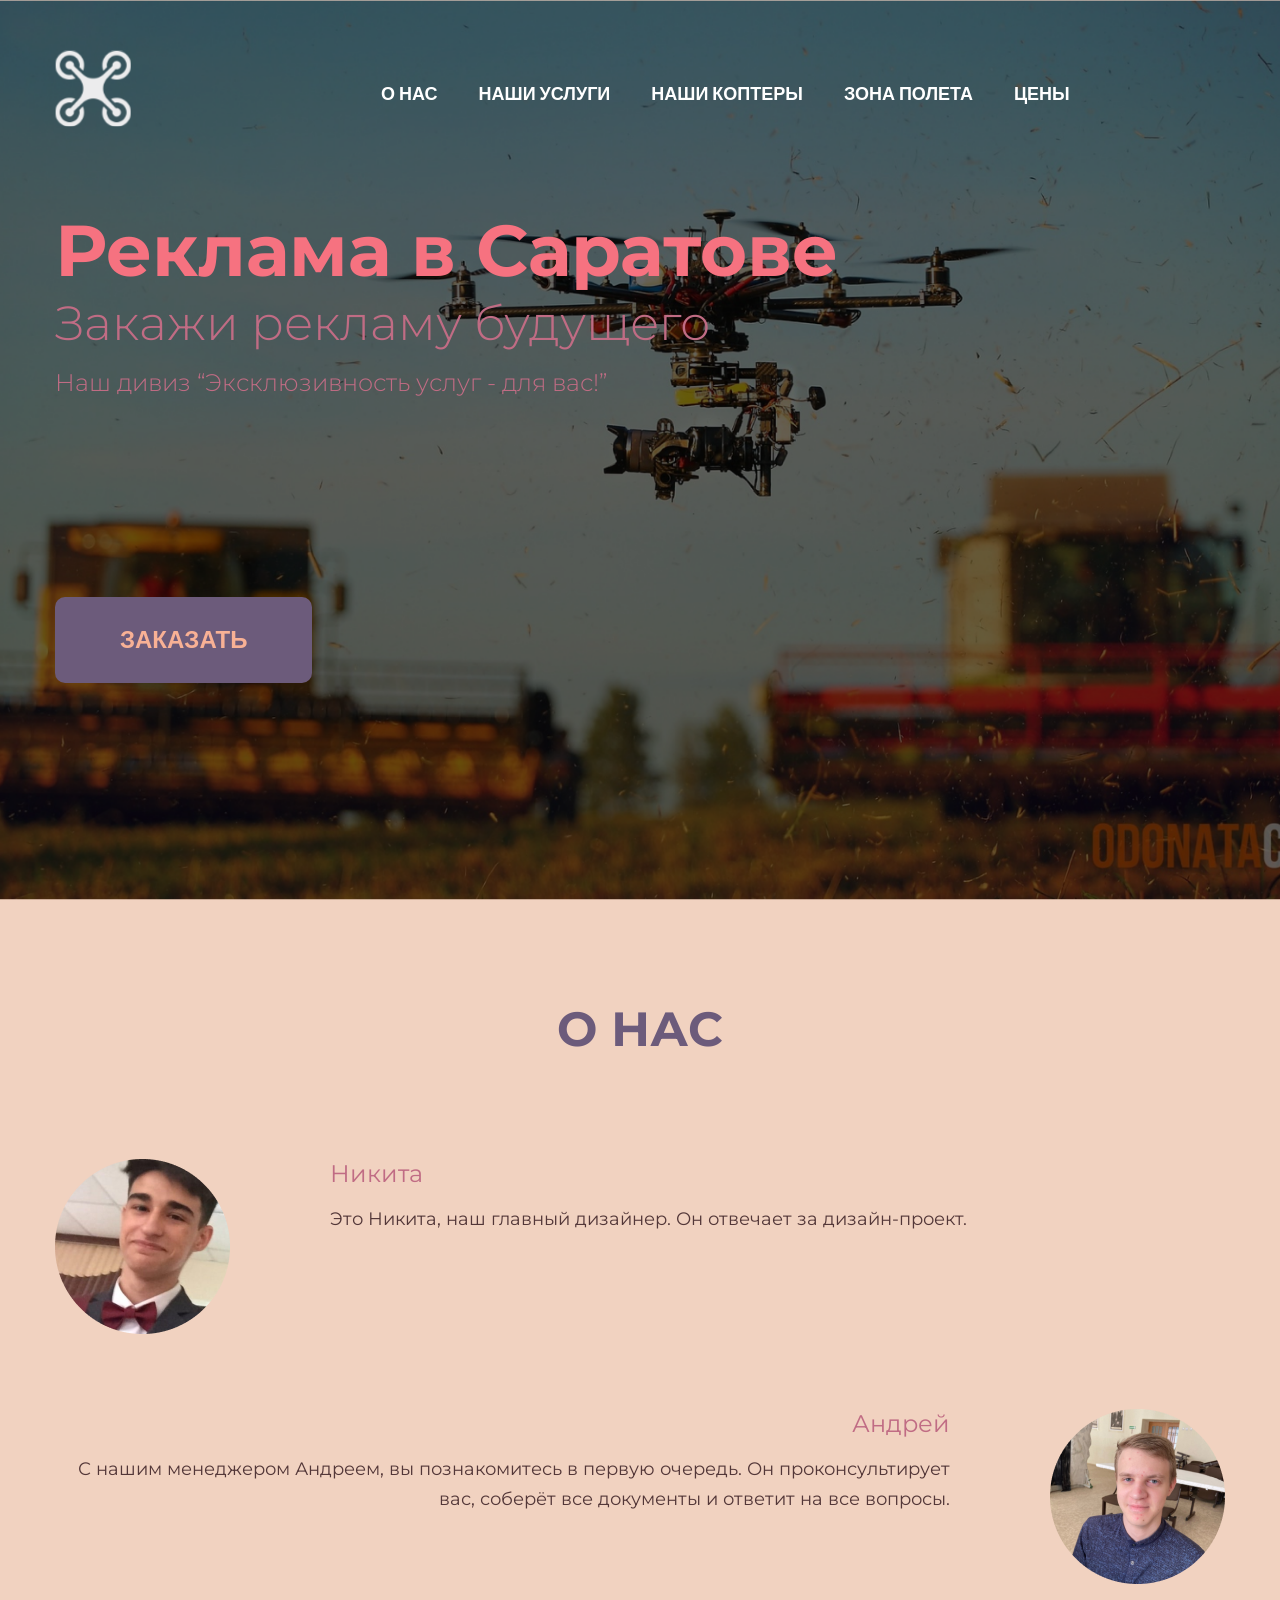
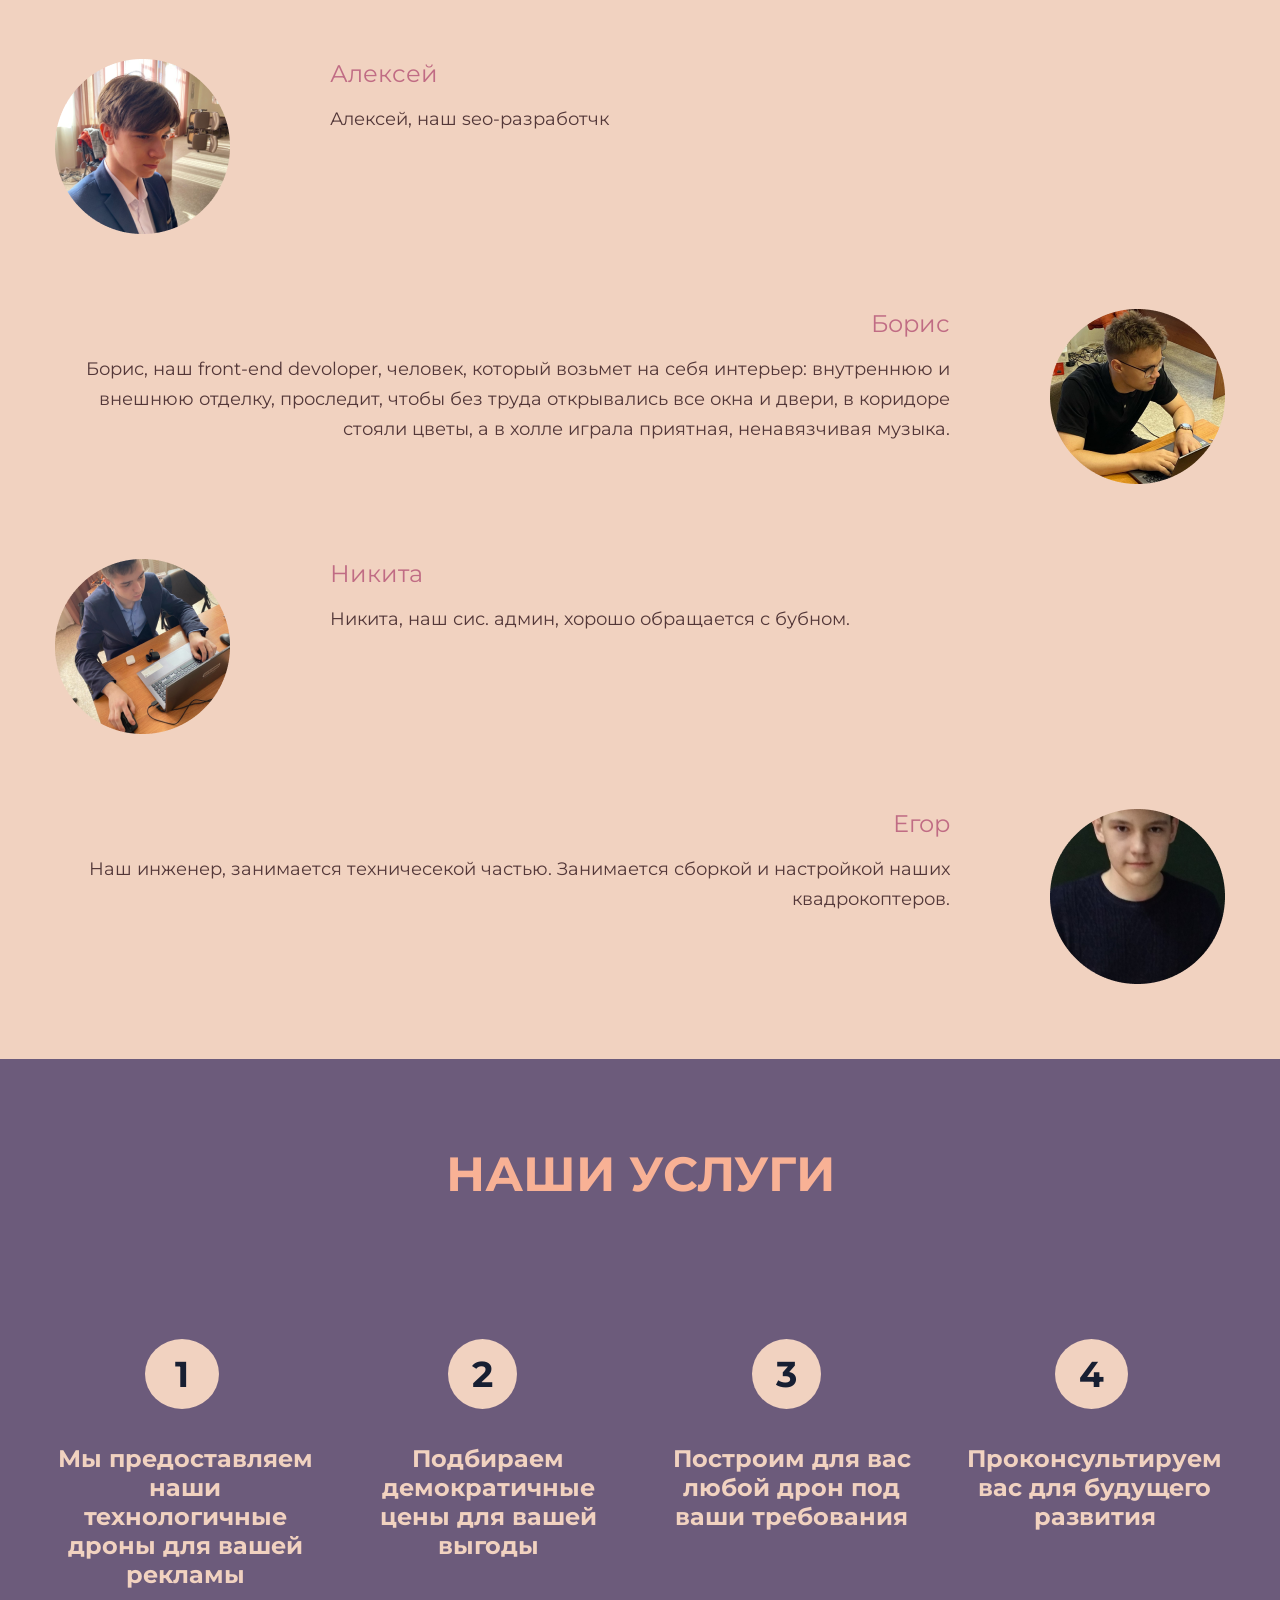
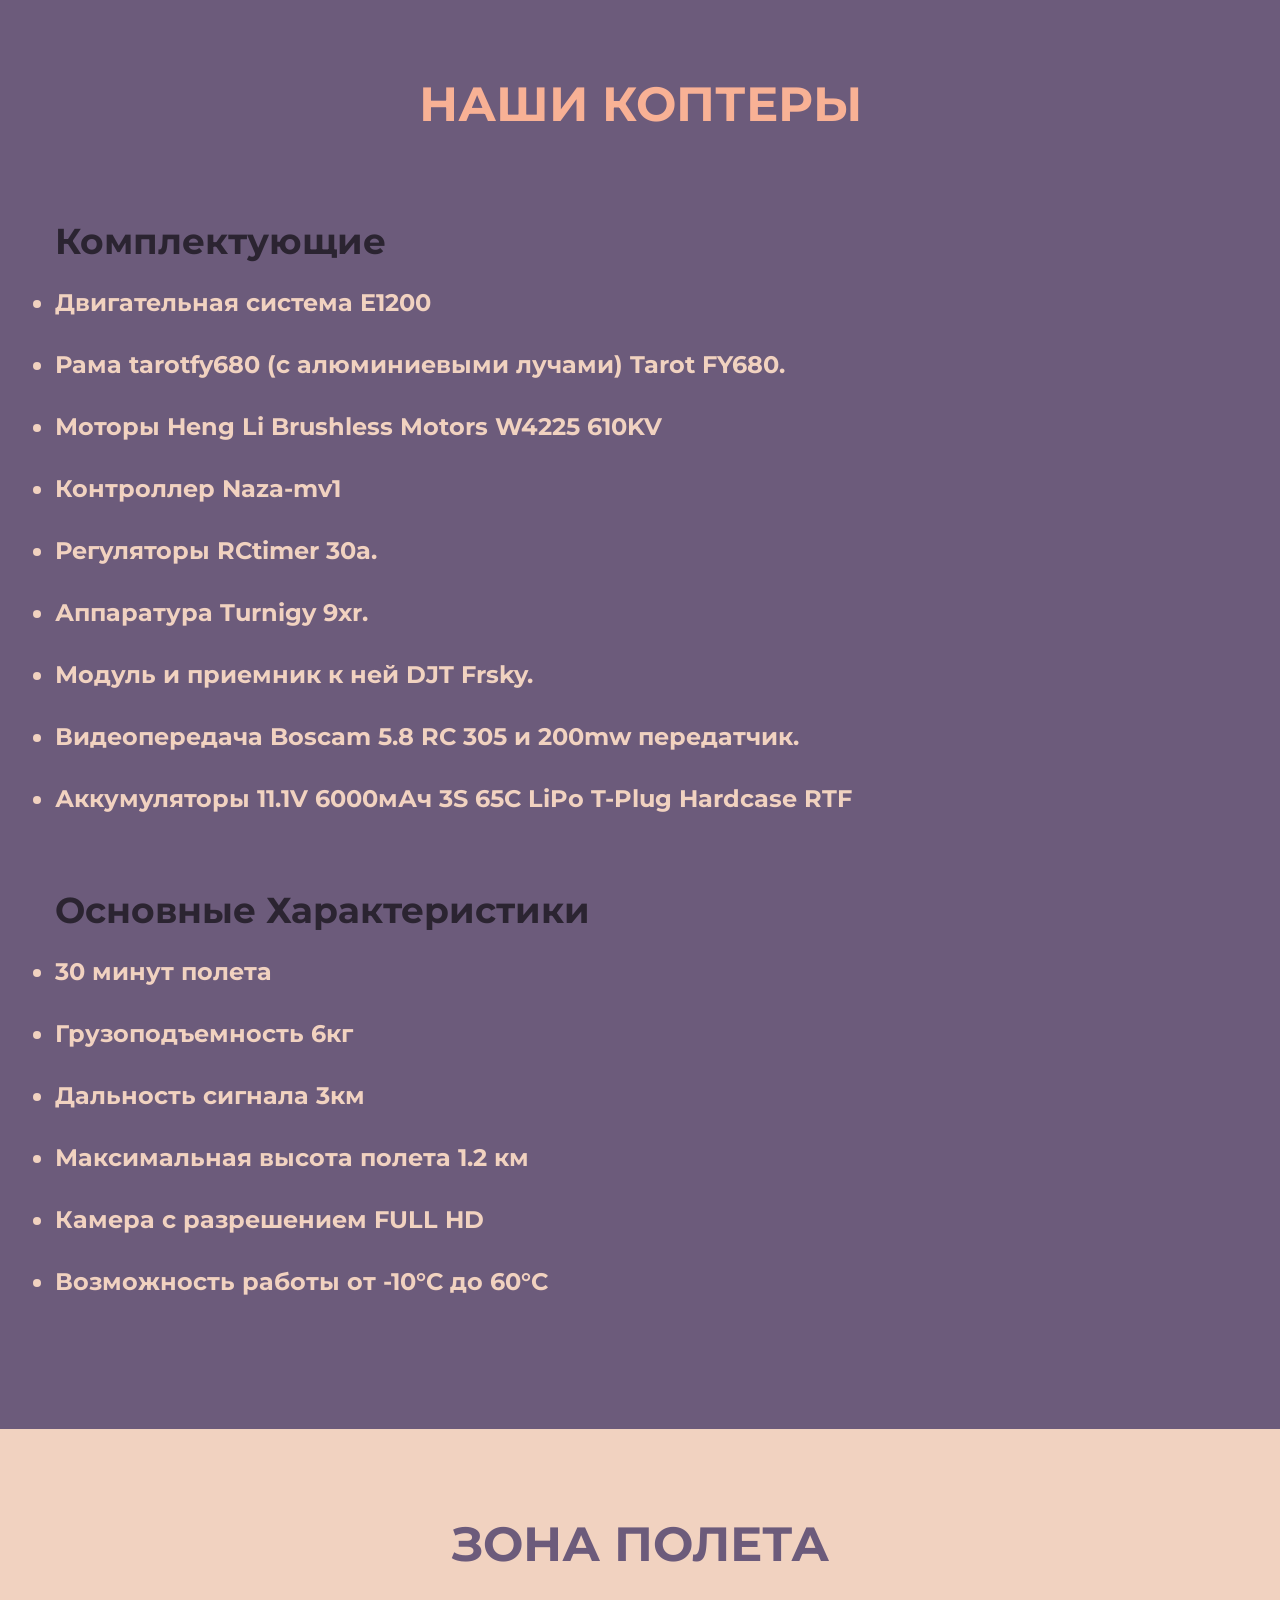
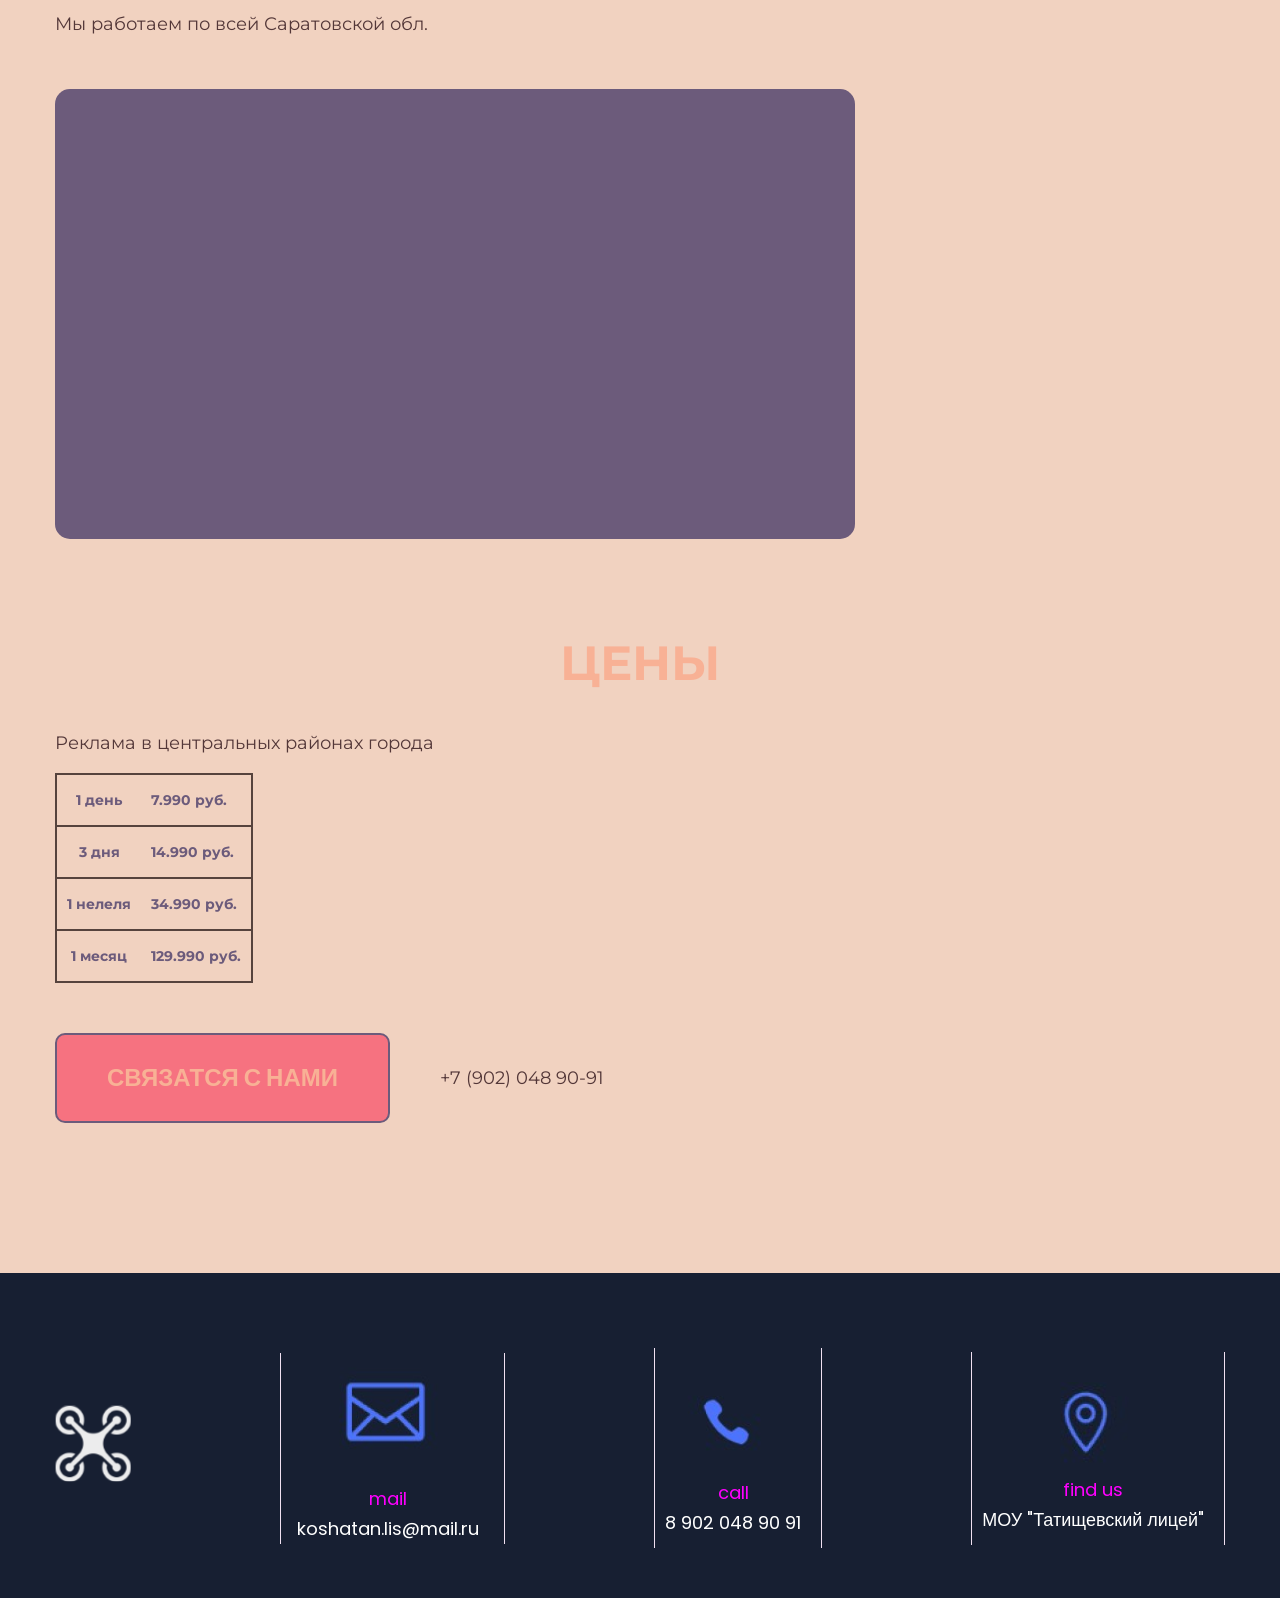
==== index.html @ 88c92848 "Add files via upload" ====
<!DOCTYPE html>
<html lang="en">

<head>
  <meta charset="UTF-8">
  <meta name="viewport" content="width=device-width, initial-scale=1.0">
  <meta http-equiv="X-UA-Compatible" content="ie=edge">
  <title>Document</title>
  <link rel="stylesheet" href="css/reset.css">
  <link rel="stylesheet" href="css/slick.css">
  <link rel="stylesheet" href="css/jquery.fancybox.css">
  <link rel="stylesheet" href="css/style.css">
  <link rel="preconnect" href="https://fonts.gstatic.com">
  <link
    href="https://fonts.googleapis.com/css2?family=Montserrat:wght@300;400;700&family=Poppins:wght@300;400;700&display=swap"
    rel="stylesheet">
    <script type="text/javascript">
      $(document).ready(function(){
         $("#menu").on("click","a", function (event) {
             event.preventDefault();
             var id  = $(this).attr('href'),
                 top = $(id).offset().top;
             $('body,html').animate({scrollTop: top}, 1500);
         });
     });
     </script>
</head>

<body>

  <header class="header " style="background-image: url('images/cop2.png');">
    <div class="container">
      <div class="header__inner">
        <div class="header__nav">
          <nav class="header__nav-list">
            <a href="#" class="header__logo"><img src="images/logo.svg" alt="" class="logo"></a>
            <ul class="nav__list">
              <div class="nav__list-item underLine"><a class="nav__list-link" href="#aboutUS">О НАС</a></div>
              <div class="nav__list-item underLine"><a class="nav__list-link" href="#our1US">НАШИ УСЛУГИ</a></div>
              <div class="nav__list-item underLine"><a class="nav__list-link" href="#our2US">НАШИ КОПТЕРЫ</a></div>
              <div class="nav__list-item underLine"><a class="nav__list-link" href="#zoneUS">ЗОНА ПОЛЕТА</a></div>
              <div class="nav__list-item underLine"><a class="nav__list-link" href="#priceUS">ЦЕНЫ</a></div>
            </ul>
          </nav>
        </div>
        <div class="header__title-list">
          <h1 class="header__title1">
            Реклама в Саратове
          </h1>
          <h2 class="header__title2">
            Закажи рекламу будущего
          </h2>
          <h3 class="header__title3">

            Наш дивиз “Эксклюзивность услуг - для вас!”

          </h3>
        </div>
        <a href="#footerUS"><input type="button" value="ЗАКАЗАТЬ" class="header__btn"></a>
      </div>
    </div>
  </header>

  <section class="about">
    <div class="container">
      <div class="about__inner">

        <div class="about__title" id="aboutUS">
          О НАС
        </div>
        


        <div class="about__list">
          <img src="images/korepanov.png" alt="" class="about__list-img">
          <div class="about__list-text">
            <div class="about__list-title">
              Никита
            </div>
            <div class="about__list-disc">
              Это Никита, наш главный дизайнер. Он отвечает за дизайн-проект.
            </div>
          </div>
        </div>

        <div class="about__list1">
          
          <div class="about__list-text1">
            <div class="about__list-title">
              Андрей
            </div>
            <div class="about__list-disc1">
              С нашим менеджером Андреем, вы познакомитесь в первую очередь. Он проконсультирует вас, соберёт все документы
и ответит на все вопросы.
            </div>
            
            
          </div>
          <img src="images/Ivanov.png" alt="" class="abot__list-img1">
        </div>


        <div class="about__list">
          <img src="images/manasyan.png" alt="" class="about__list-img">
          <div class="about__list-text">
            <div class="about__list-title">
              Алексей
            </div>
            <div class="about__list-disc">
              Алексей, наш seo-разработчк
            </div>
          </div>
        </div>

        <div class="about__list1">
          
          <div class="about__list-text1">
            <div class="about__list-title">
              Борис
            </div>
            <div class="about__list-disc1">
              Борис, наш front-end devoloper, человек, который возьмет на себя интерьер: внутреннюю и внешнюю отделку, проследит, чтобы без труда открывались все окна и двери, в коридоре стояли цветы, а в холле играла приятная, ненавязчивая музыка.
            </div>
            
            
          </div>
          <img src="images/about1.png" alt="" class="abot__list-img1">
        </div>

        <div class="about__list">
          <img src="images/Ilin.png" alt="" class="about__list-img">
          <div class="about__list-text">
            <div class="about__list-title">
              Никита
            </div>
            <div class="about__list-disc">
              Никита, наш сис. админ, хорошо обращается с бубном.
            </div>
          </div>
        </div>

        <div class="about__list1">
          
          <div class="about__list-text1">
            <div class="about__list-title">
              Егор
            </div>
            <div class="about__list-disc1">
              Наш инженер, занимается техничесекой частью. Занимается сборкой и настройкой
 наших квадрокоптеров.
            </div>
            
            
          </div>
          <img src="images/Isakov.png" alt="" class="abot__list-img1">
        </div>
      </div>
    </div>
  </section>

<section class="services" >
  <div class="container">
    <div class="services__inner">
      <div class="services__title" id="our1US">
        НАШИ УСЛУГИ
      </div>

      <div class="services__list">


        <div class="services__list-item">
          <div class="services__list-count">
            <input type="button" value="1" class="services__list-count1 count__services">
          </div>
          <div class="services__list-disc">
            Мы предоставляем наши технологичные дроны для вашей рекламы
          </div>
        </div>

        <div class="services__list-item">
          <div class="services__list-count">
            <input type="button" value="2" class="services__list-count1">
          </div>
          <div class="services__list-disc">
            Подбираем демократичные цены для вашей выгоды
          </div>
        </div>

        <div class="services__list-item">
          <div class="services__list-count">
            <input type="button" value="3" class="services__list-count1">
          </div>
          <div class="services__list-disc">
            Построим для вас любой дрон под ваши требования 
          </div>
        </div>

        <div class="services__list-item">
          <div class="services__list-count">
            <input type="button" value="4" class="services__list-count1">
          </div>
          <div class="services__list-disc">
            Проконсультируем вас для будущего развития
          </div>
        </div>


      </div>


    </div>
  </div>
</section>


<section class="our" >
  <div class="container">
    <div class="our__inner">
      <div class="our__title" id="our2US">
        НАШИ КОПТЕРЫ
      </div>
      <div class="our__list">
        <div class="our__list-title">
          Комплектующие 
        </div>
        <ul class="our__list-list">
          <li class="our__list-item">Двигательная система E1200
          </li>
          <li class="our__list-item">Рама tarotfy680 (с алюминиевыми лучами) Tarot FY680.
          </li>
          <li class="our__list-item">Моторы Heng Li Brushless Motors W4225 610KV
          </li>
          <li class="our__list-item">Контроллер Naza-mv1
          </li>
          <li class="our__list-item">Регуляторы RCtimer 30a.
          </li>
          <li class="our__list-item">Аппаратура Turnigy 9xr.
          </li>
          <li class="our__list-item">Модуль и приемник к ней DJT Frsky.
          </li>
          <li class="our__list-item">Видеопередача Boscam 5.8 RC 305 и 200mw передатчик.
          </li>
          <li class="our__list-item">Аккумуляторы 11.1V 6000мАч 3S 65C LiPo T-Plug Hardcase RTF</li>
        </ul>
      </div>


      <div class="our__list-title our__LIST">
        Основные Характеристики
      </div>
      <ul class="our__list-list">
        <li class="our__list-item">30 минут полета 
        </li>
        <li class="our__list-item">Грузоподъемность 6кг
        </li>
        <li class="our__list-item">Дальность сигнала 3км
        </li>
        <li class="our__list-item">Максимальная высота полета 1.2 км
        </li>
        <li class="our__list-item">Камера с разрешением FULL HD
        </li>
        <li class="our__list-item">Возможность работы от -10°C до 60°C
        
      </ul>
    </div>
    </div>
  </div>
</section>


<section class="map" >
  <div class="container">
    <div class="map__title" id="zoneUS">
      ЗОНА ПОЛЕТА
    </div>

    <div class="map__text">
      Мы работаем по всей Саратовской обл.
    </div>
    <iframe class="map__map" src="https://www.google.com/maps/embed?pb=!1m18!1m12!1m3!1d2555042.906778122!2d44.42584603002936!3d51.28979635990067!2m3!1f0!2f0!3f0!3m2!1i1024!2i768!4f13.1!3m3!1m2!1s0x41135695a8c08ba5%3A0xebaafe4a4c5aa72d!2z0KHQsNGA0LDRgtC-0LLRgdC60LDRjyDQvtCx0Lsu!5e0!3m2!1sru!2sru!4v1619513888672!5m2!1sru!2sru" width="600" height="450" style="border:0;" allowfullscreen="" loading="lazy"></iframe>
  </div>
</section>


<section class="price" >
  <div class="container">
    <div class="price__inner">
      <div class="price__title" id="priceUS">
        ЦЕНЫ
      </div>

      <div class="price__disc">
        Реклама в центральных районах города 
      </div>

      <table>
        <tr>
          <td colspan="2">1 день </td>
          <td>7.990 руб.</td>
        </tr>
        <tr>
          
          <td colspan="2"> 3 дня </td>
          <td>14.990 руб.</td>
          
        </tr>
        <tr>
          
          <td colspan="2">1 нелеля</td>
          <td>34.990 руб.</td>
        
        </tr>
        <tr>
          
          <td colspan="2">1 месяц</td>
          <td>129.990 руб.</td>
        
        </tr>
        </table>

        <div class="price__btn">
          <input type="button" value="СВЯЗАТСЯ С НАМИ" class="price__btn-count">
          <div class="price__num">+7 (902) 048 90-91</div>
        </div>
    </div>
  </div>
</section>

<footer class="footer"id='footerUS'>
  <div class="container">
    <div class="footer__inner">
      <div class="footer__item">
        <img src="images/logo.svg" alt="" class="footer__logo">

      </div>

      <div class="footer__item1">
        <img src="images/footer-1.png" alt="" class="footer__logo">
        <div class="footer__item-disc">
          <span class="footer__span">mail</span><br>
          koshatan.lis@mail.ru
        </div>
      </div>

      <div class="footer__item2">
        <img src="images/footer-2.png" alt="" class="footer__logo">
        <div class="footer__item-disc">
          <span class="footer__span">call</span><br>
          8 902 048 90 91
        </div>
      </div>

      <div class="footer__item3">
        <img src="images/footer-3.png" alt="" class="footer__logo">
        <div class="footer__item-disc">
          <span class="footer__span">find us</span><br>
          МОУ "Татищевский лицей"
        </div>
      </div>

    </div>
  </div>
</footer>

  <script src="https://ajax.googleapis.com/ajax/libs/jquery/3.4.1/jquery.min.js"></script>
  <script src="js/slick.min.js"></script>
  <script src="js/jquery.fancybox.min.js"></script>
  <script src="js/main.js"></script>
</body>

</html>
---- css/style.css ----
html{
    box-sizing: border-box;
}

*,
*::after,
*::before{
    box-sizing: inherit;
}

body{
    font-family: 'Poppins', sans-serif;
    font-family: Montserrat;
    
    font-style: normal;
    font-weight: normal;
    font-size: 18px;
    line-height: 30px;
    /* or 167% */
    
    
    color: #533738;
    background-color: #F1D2C0;
}

a{
    text-decoration: none;
}


.underLine{
    color: #fff;
    text-decoration: none;
    background-image: linear-gradient(currentColor, currentColor);
    background-position: 0% 100%;
    background-repeat: no-repeat;
    background-size: 0% 2px;
    transition: background-size .4s;
}

.underLine:hover{
    background-size: 100% 2px;
    padding-bottom: 5px;
    border-bottom: 1px solid currentColor;
    transition: .4s;
}

.container{
    max-width: 1200px;
    margin: 0 auto;
    padding: 0 15px;
}

.header{
    height: 100vh;
    background-repeat: no-repeat;
    background-position: center center;
    background-size: cover;
}

.header__inner{
    position: absolute;
    z-index: 5;
    height: 100vh;
}

.header__nav{
    padding-top: 50px;
}


.header__nav-list{
    display: flex;
    justify-content:space-between;
    align-items: center;
}

.header__logo{
    margin-right: 250px;
}

.nav__list{
    display: flex;
}

.nav__list-item{
    font-family: 'Poppins', sans-serif;
    margin-right: 41px;
    font-style: normal;
    font-weight: 700;
    font-size: 18px;
    line-height: 27px;
    /* identical to box height */
    
    color: #FFFFFF;
    
}

.nav__list-link{
    color: #fff;
}

.header__logo{
    border-bottom: none;
    text-decoration: none;
    background-color: none;
    background-image: none;
}

.header__title-list{
    margin-top: 70px;
}

.header__title1{
    font-family: Montserrat;
    font-style: normal;
    font-weight: bold;
    font-size: 72px;
    line-height: 88px;
    
    color: #F67280;
}

.header__title2{
    font-family: Montserrat;
    font-style: normal;
    font-weight: 300;
    font-size: 48px;
    line-height: 59px;
    /* identical to box height */
    
    
    color: #C06C84;   
}

.header__title3{
    font-family: Montserrat;
    font-style: normal;
    font-weight: 300;
    font-size: 24px;
    line-height: 29px;
    
    color: #C06C84;
    margin-top: 15px;
}

.header__btn{
    margin-top: 200px;
    padding: 25px 65px;
    outline: none;
    border: none;
    border-radius: 10px;
    background-color: #6C5B7B;
    font-family: 'Poppins', sans-serif;
    font-weight: 700;
    font-size: 24px;
    line-height: 36px;
    /* identical to box height */
    cursor: pointer;
    
    color: #F8B195;
}

.header__btn:hover{
    background-color: #fff;
    border: 1px solid currentColor;
    color: #6C5B7B;
    transition: .4s;
}


.header__slick-item{
        bottom: auto;
        width: 100vw;
        height: 100vh;
        background-repeat: no-repeat;
        background-size: auto;
        background-position: top;
}



.slick-dots{
    position: absolute;
    list-style: none;
    margin-left: 45%;
    display: flex;
    margin-top: -241px;
    z-index: 5;
}

.slick-dots button{
    font-size: 0;
    width: 150px;
    height: 5px;
    background-color: #C06C84;
    border: none;
    padding: 0;
    outline: none;
    margin-right: 40px;
}

.slick-active button{
    background-color: #6C5B7B;
    width: 150px;
    height: 5px;
    transition: 0.4s;
}

.header__slider{
    position: relative;
    min-width: 1200px;
}

.about__title{
    margin-top: 100px;
    text-align: center;
    margin-bottom: 100px;
    font-family: Montserrat;
font-style: normal;
font-weight: bold;
font-size: 48px;
line-height: 59px;
/* identical to box height */


color: #6C5B7B;
}

.about__list{
    display: flex;
    margin-bottom: 75px;
}

.about__list-img{
    margin-right: 100px;
}

.about__list-title{
    font-family: Montserrat;
    font-style: normal;
    font-weight: normal;
    font-size: 24px;
    line-height: 30px;
    /* identical to box height, or 125% */
    
    
    color: #C06C84;

    margin-bottom: 15px;
}

.about__list1{
    display: flex;
    margin-bottom: 75px;
}

.about__list-text1{
    text-align: right;
    margin-right: 100px;
}

.services{
    padding: 100px 0;
    background-color: #6C5B7B;
}

.services__title{
    text-align: center;
    font-family: Montserrat;
    font-style: normal;
    font-weight: bold;
    font-size: 48px;
    line-height: 30px;
    
    
    color: #F8B195;
}

.services__list{
    margin-top: 150px;
    display: flex;
    justify-content: space-between;
}


.services__list-item{
    max-width: 260px;
    color: #171F32;
}

.services__list-count1{
    border-radius: 50%;
    padding: 13px 24px;
    border: none;
    outline: none;
    background-color: #F1D2C0;
    font-family: Montserrat;
    font-style: normal;
    font-weight: bold;
    font-size: 36px;
    line-height: 44px;
    /* identical to box height */
    
    
    color: #171F32;
    text-align: center;
    margin-left: 90px;
    margin-bottom: 35px;
}

.services__list-disc{
    font-family: Montserrat;
font-style: normal;
font-weight: bold;
font-size: 24px;
line-height: 29px;
text-align: center;

color: #F1D2C0;
}

.count__services{
    padding: 13px 30px;
}

.our{
    background-color: #6C5B7B;
    padding-bottom: 100px;
}

.our__title{
    font-family: Montserrat;
    font-style: normal;
    font-weight: bold;
    font-size: 48px;
    line-height: 30px;
    /* identical to box height, or 62% */
    
    text-align: center;
    
    color: #F8B195;
    padding-bottom: 100px;
}

.our__list-title{
    font-family: Montserrat;
    font-style: normal;
    font-weight: bold;
    font-size: 36px;
    line-height: 44px;
    /* identical to box height */
    
    
    color: rgba(0, 0, 0, 0.6);
}

.our__list-list{
    margin-top: 25px;
}

.our__list-item{
    font-family: Montserrat;
    font-style: normal;
    font-weight: bold;
    font-size: 24px;
    line-height: 29px;
    
    color: #F1D2C0;
    margin-bottom: 33px;
}

.our__LIST{
    margin-top: 75px;
}

.map{
    margin: 100px 0;
}

.map__title{
    text-align: center;
    font-family: Montserrat;
    font-style: normal;
    font-weight: bold;
    font-size: 48px;
    line-height: 30px;
    /* identical to box height, or 62% */
    
    
    
    color: #6C5B7B;
}

.map__text{
    margin: 50px 0;
}

.map__map{
    background-color: #6C5B7B;
    padding: 15px 15px;
    width: 800px;
    margin: 0 auto;
    text-align: center;
    border-radius: 15px;
}

table {
    border-spacing: 0 10px;
    font-family: 'Open Sans', sans-serif;
    font-weight: bold;
    
    border-radius: 15px;
    font-family: Montserrat;
    font-style: normal;
    font-weight: bold;
    font-size: 36px;
    line-height: 30px;
    /* identical to box height, or 83% */
    
    text-align: right;
    
    color: #6C5B7B;
    }
    th {
    padding: 10px 20px;
    background: #56433D;
    color: #F9C941;
    border-right: 2px solid; 
    font-size: 0.9em;
    border-radius: 15px;
    }
    th:first-child {
    text-align: left;
    }
    th:last-child {
    border-right: none;
    }
    td {
    vertical-align: middle;
    padding: 10px;
    font-size: 14px;
    text-align: center;
    border-top: 2px solid #56433D;
    border-bottom: 2px solid #56433D;
    border-right: 2px solid #56433D;
    border-radius: 15px;
    }
    td:first-child {
    border-left: 2px solid #56433D;
    border-right: none;
    }
    td:nth-child(2){
    text-align: left;
    }

.price__title{
    text-align: center;
    font-family: Montserrat;
    font-style: normal;
    font-weight: bold;
    font-size: 48px;
    line-height: 30px;
    /* identical to box height, or 62% */
    
    
    
    color: #F8B195;
    margin-bottom: 50px;
}

.price__disc{
margin-bottom: 15px;
}

.price{
    margin-bottom: 100px;
}

.footer{
    background-color: #171F32;
    padding-top: 50px;
    padding-bottom: 50px;
}

.footer__inner{
    margin-top: 25px;
    display: flex;
    justify-content: space-between;
    align-items: center;
}

.footer__item-disc{
    font-family: 'Poppins', sans-serif;
}

.footer__item1{
    border-right: 1px solid #fefe;
    border-left: 1px solid #fefe;
    padding-left: 10px;
    padding-right: 20px;
    text-align: center;
    font-family: 'Poppins', sans-serif;
}

.footer__item2{
    border-right: 1px solid #fefe;
    border-left:  1px solid #fefe;
    padding-left: 10px;
    padding-right: 20px;
    padding-top:30px;
    padding-bottom:10px;
    text-align: center;
    font-family: 'Poppins', sans-serif;
}

.footer__item3{
    text-align: center;
    border-right: 1px solid #fefe;
    border-left:  1px solid #fefe;
    padding-left: 10px;
    padding-right: 20px;
    padding-top:30px;
    padding-bottom:10px;
    font-family: 'Poppins', sans-serif;
}

.footer__span{
    color: fuchsia;
}

.footer__item-disc{
    color: #FFFFFF;
}

.price__btn-count{
    margin: 50px 0;
    outline: none;
    border-radius: 10px;
    background-color: #F67280;
    color: #F9C941;
    padding: 25px 50px;
    font-family: 'Poppins', sans-serif;
    font-style: normal;
    font-weight: bold;
    font-size: 24px;
    line-height: 36px;
    /* identical to box height */
    
    
    color: #F8B195;   
    border: 2px solid #6C5B7B;
    cursor: pointer;
}

.price__btn{
    display: flex;
    align-items: center;
}

.price__num{
    margin-left: 50px;

}

.price__btn-count:hover{
    background-color: #171F32;
    color: #F67280;
    transition: .4s;
}
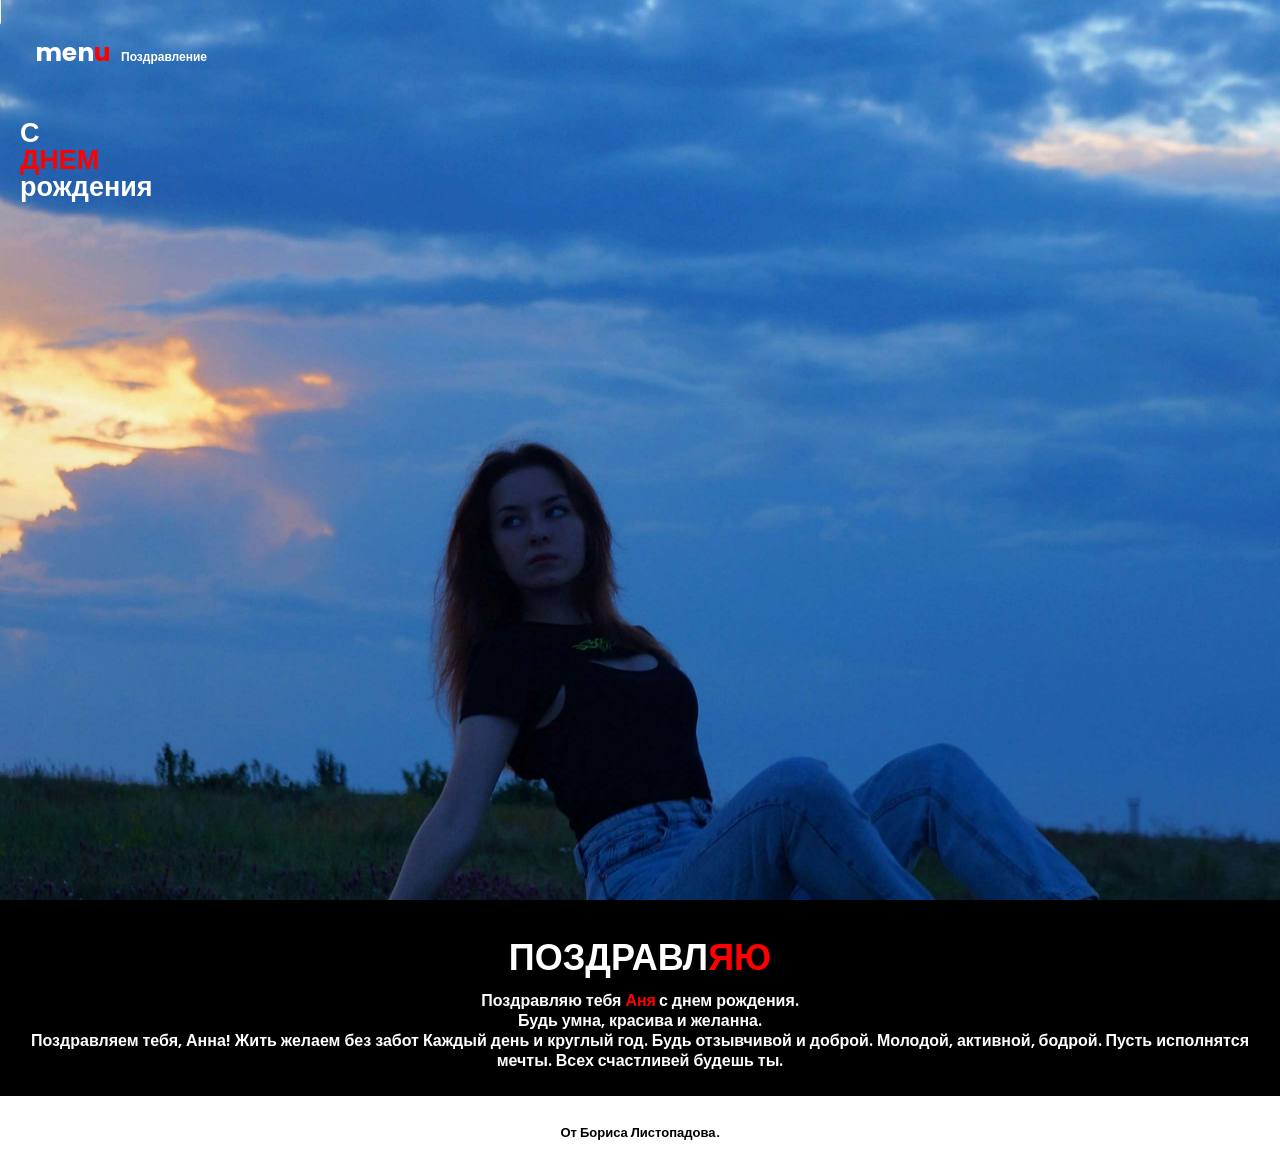
==== commit 68c5e71b: "Add files via upload" ====
--- a/index.html
+++ b/index.html
@@ -1,366 +1,92 @@
 <!DOCTYPE html>
-<html lang="en">
+<html lang="ru">
 
 <head>
   <meta charset="UTF-8">
   <meta name="viewport" content="width=device-width, initial-scale=1.0">
   <meta http-equiv="X-UA-Compatible" content="ie=edge">
-  <title>Document</title>
+  <title>С Днем рождения</title>
   <link rel="stylesheet" href="css/reset.css">
   <link rel="stylesheet" href="css/slick.css">
   <link rel="stylesheet" href="css/jquery.fancybox.css">
   <link rel="stylesheet" href="css/style.css">
-  <link rel="preconnect" href="https://fonts.gstatic.com">
+  <link rel="preconnect" href="https://fonts.googleapis.com">
+  <link rel="preconnect" href="https://fonts.gstatic.com" crossorigin>
   <link
-    href="https://fonts.googleapis.com/css2?family=Montserrat:wght@300;400;700&family=Poppins:wght@300;400;700&display=swap"
+    href="https://fonts.googleapis.com/css2?family=Inter:wght@400;500&family=Mulish&family=Playfair+Display:wght@700&family=Poppins:ital,wght@0,400;0,500;0,600;0,700;1,400;1,500;1,600;1,700&display=swap"
     rel="stylesheet">
-    <script type="text/javascript">
-      $(document).ready(function(){
-         $("#menu").on("click","a", function (event) {
-             event.preventDefault();
-             var id  = $(this).attr('href'),
-                 top = $(id).offset().top;
-             $('body,html').animate({scrollTop: top}, 1500);
-         });
-     });
-     </script>
 </head>
 
 <body>
 
-  <header class="header " style="background-image: url('images/cop2.png');">
+  <header class="header">
+    <audio src="BRANYA_-_Nalivajj_bokaly_72971325.mp3" class="audio" controls></audio>
     <div class="container">
-      <div class="header__inner">
-        <div class="header__nav">
-          <nav class="header__nav-list">
-            <a href="#" class="header__logo"><img src="images/logo.svg" alt="" class="logo"></a>
-            <ul class="nav__list">
-              <div class="nav__list-item underLine"><a class="nav__list-link" href="#aboutUS">О НАС</a></div>
-              <div class="nav__list-item underLine"><a class="nav__list-link" href="#our1US">НАШИ УСЛУГИ</a></div>
-              <div class="nav__list-item underLine"><a class="nav__list-link" href="#our2US">НАШИ КОПТЕРЫ</a></div>
-              <div class="nav__list-item underLine"><a class="nav__list-link" href="#zoneUS">ЗОНА ПОЛЕТА</a></div>
-              <div class="nav__list-item underLine"><a class="nav__list-link" href="#priceUS">ЦЕНЫ</a></div>
-            </ul>
-          </nav>
+      <div class="header__nav">
+        <ul class="header__list">
+          <li class="hedaer__list-item logo"><a href="#">men<span class="red">u</span></a></li>
+          <li class="hedaer__list-item"><a href="#">Поздравление</a></li>
+          <li class="hedaer__list-item"><a href="#"></a></li>
+          <li class="hedaer__list-item"><a href="#"></a></li><br>
+
+
+
+        </ul>
+        <div class="header__title"><br><br> С <br> <span class="red">ДНЕМ <br></span> рождения <br> <br> <br> <br> <br>
+          <span class="red"> <br> <br> <br> <br> <br> </span>
         </div>
-        <div class="header__title-list">
-          <h1 class="header__title1">
-            Реклама в Саратове
-          </h1>
-          <h2 class="header__title2">
-            Закажи рекламу будущего
-          </h2>
-          <h3 class="header__title3">
-
-            Наш дивиз “Эксклюзивность услуг - для вас!”
-
-          </h3>
-        </div>
-        <a href="#footerUS"><input type="button" value="ЗАКАЗАТЬ" class="header__btn"></a>
       </div>
     </div>
   </header>
+  <section class="slider">
+    <div class="slider__item" style="background-image: url(images/header1.jpg);"></div>
+    <div class="slider__item" style="background-image: url(images/header-2);"></div>
 
-  <section class="about">
+  </section>
+  <section class="cong">
     <div class="container">
-      <div class="about__inner">
+      <div class="cong__inner">
+        <div class="cong__title"></div>
+      </div>
+    </div>
+  </section>
+  <section class="cong">
+    <div class="container">
+      <div class="cong__inner">
+        <div class="cong__title">
+          ПОЗДРАВЛ<span class="red">ЯЮ</span>
+        </div>
+        <div class="cong__text">
+          Поздравляю тебя <span class="red">Аня </span> с днем рождения. <br>
+          Будь умна, красива и желанна. <br>
+          Поздравляем тебя, Анна!
+          Жить желаем без забот
+          Каждый день и круглый год.
 
-        <div class="about__title" id="aboutUS">
-          О НАС
-        </div>
-        
+          Будь отзывчивой и доброй.
+          Молодой, активной, бодрой.
+          Пусть исполнятся мечты.
+          Всех счастливей будешь ты.
+          
 
 
-        <div class="about__list">
-          <img src="images/korepanov.png" alt="" class="about__list-img">
-          <div class="about__list-text">
-            <div class="about__list-title">
-              Никита
-            </div>
-            <div class="about__list-disc">
-              Это Никита, наш главный дизайнер. Он отвечает за дизайн-проект.
-            </div>
-          </div>
-        </div>
 
-        <div class="about__list1">
-          
-          <div class="about__list-text1">
-            <div class="about__list-title">
-              Андрей
-            </div>
-            <div class="about__list-disc1">
-              С нашим менеджером Андреем, вы познакомитесь в первую очередь. Он проконсультирует вас, соберёт все документы
-и ответит на все вопросы.
-            </div>
-            
-            
-          </div>
-          <img src="images/Ivanov.png" alt="" class="abot__list-img1">
-        </div>
-
-
-        <div class="about__list">
-          <img src="images/manasyan.png" alt="" class="about__list-img">
-          <div class="about__list-text">
-            <div class="about__list-title">
-              Алексей
-            </div>
-            <div class="about__list-disc">
-              Алексей, наш seo-разработчк
-            </div>
-          </div>
-        </div>
-
-        <div class="about__list1">
-          
-          <div class="about__list-text1">
-            <div class="about__list-title">
-              Борис
-            </div>
-            <div class="about__list-disc1">
-              Борис, наш front-end devoloper, человек, который возьмет на себя интерьер: внутреннюю и внешнюю отделку, проследит, чтобы без труда открывались все окна и двери, в коридоре стояли цветы, а в холле играла приятная, ненавязчивая музыка.
-            </div>
-            
-            
-          </div>
-          <img src="images/about1.png" alt="" class="abot__list-img1">
-        </div>
-
-        <div class="about__list">
-          <img src="images/Ilin.png" alt="" class="about__list-img">
-          <div class="about__list-text">
-            <div class="about__list-title">
-              Никита
-            </div>
-            <div class="about__list-disc">
-              Никита, наш сис. админ, хорошо обращается с бубном.
-            </div>
-          </div>
-        </div>
-
-        <div class="about__list1">
-          
-          <div class="about__list-text1">
-            <div class="about__list-title">
-              Егор
-            </div>
-            <div class="about__list-disc1">
-              Наш инженер, занимается техничесекой частью. Занимается сборкой и настройкой
- наших квадрокоптеров.
-            </div>
-            
-            
-          </div>
-          <img src="images/Isakov.png" alt="" class="abot__list-img1">
         </div>
       </div>
     </div>
   </section>
 
-<section class="services" >
-  <div class="container">
-    <div class="services__inner">
-      <div class="services__title" id="our1US">
-        НАШИ УСЛУГИ
-      </div>
 
-      <div class="services__list">
-
-
-        <div class="services__list-item">
-          <div class="services__list-count">
-            <input type="button" value="1" class="services__list-count1 count__services">
-          </div>
-          <div class="services__list-disc">
-            Мы предоставляем наши технологичные дроны для вашей рекламы
-          </div>
+  <footer class="footer">
+    <div class="container">
+      <div class="footer__inner">
+        <div class="footer__text">
+          От Бориса Листопадова.
         </div>
 
-        <div class="services__list-item">
-          <div class="services__list-count">
-            <input type="button" value="2" class="services__list-count1">
-          </div>
-          <div class="services__list-disc">
-            Подбираем демократичные цены для вашей выгоды
-          </div>
-        </div>
-
-        <div class="services__list-item">
-          <div class="services__list-count">
-            <input type="button" value="3" class="services__list-count1">
-          </div>
-          <div class="services__list-disc">
-            Построим для вас любой дрон под ваши требования 
-          </div>
-        </div>
-
-        <div class="services__list-item">
-          <div class="services__list-count">
-            <input type="button" value="4" class="services__list-count1">
-          </div>
-          <div class="services__list-disc">
-            Проконсультируем вас для будущего развития
-          </div>
-        </div>
-
-
       </div>
-
-
     </div>
-  </div>
-</section>
-
-
-<section class="our" >
-  <div class="container">
-    <div class="our__inner">
-      <div class="our__title" id="our2US">
-        НАШИ КОПТЕРЫ
-      </div>
-      <div class="our__list">
-        <div class="our__list-title">
-          Комплектующие 
-        </div>
-        <ul class="our__list-list">
-          <li class="our__list-item">Двигательная система E1200
-          </li>
-          <li class="our__list-item">Рама tarotfy680 (с алюминиевыми лучами) Tarot FY680.
-          </li>
-          <li class="our__list-item">Моторы Heng Li Brushless Motors W4225 610KV
-          </li>
-          <li class="our__list-item">Контроллер Naza-mv1
-          </li>
-          <li class="our__list-item">Регуляторы RCtimer 30a.
-          </li>
-          <li class="our__list-item">Аппаратура Turnigy 9xr.
-          </li>
-          <li class="our__list-item">Модуль и приемник к ней DJT Frsky.
-          </li>
-          <li class="our__list-item">Видеопередача Boscam 5.8 RC 305 и 200mw передатчик.
-          </li>
-          <li class="our__list-item">Аккумуляторы 11.1V 6000мАч 3S 65C LiPo T-Plug Hardcase RTF</li>
-        </ul>
-      </div>
-
-
-      <div class="our__list-title our__LIST">
-        Основные Характеристики
-      </div>
-      <ul class="our__list-list">
-        <li class="our__list-item">30 минут полета 
-        </li>
-        <li class="our__list-item">Грузоподъемность 6кг
-        </li>
-        <li class="our__list-item">Дальность сигнала 3км
-        </li>
-        <li class="our__list-item">Максимальная высота полета 1.2 км
-        </li>
-        <li class="our__list-item">Камера с разрешением FULL HD
-        </li>
-        <li class="our__list-item">Возможность работы от -10°C до 60°C
-        
-      </ul>
-    </div>
-    </div>
-  </div>
-</section>
-
-
-<section class="map" >
-  <div class="container">
-    <div class="map__title" id="zoneUS">
-      ЗОНА ПОЛЕТА
-    </div>
-
-    <div class="map__text">
-      Мы работаем по всей Саратовской обл.
-    </div>
-    <iframe class="map__map" src="https://www.google.com/maps/embed?pb=!1m18!1m12!1m3!1d2555042.906778122!2d44.42584603002936!3d51.28979635990067!2m3!1f0!2f0!3f0!3m2!1i1024!2i768!4f13.1!3m3!1m2!1s0x41135695a8c08ba5%3A0xebaafe4a4c5aa72d!2z0KHQsNGA0LDRgtC-0LLRgdC60LDRjyDQvtCx0Lsu!5e0!3m2!1sru!2sru!4v1619513888672!5m2!1sru!2sru" width="600" height="450" style="border:0;" allowfullscreen="" loading="lazy"></iframe>
-  </div>
-</section>
-
-
-<section class="price" >
-  <div class="container">
-    <div class="price__inner">
-      <div class="price__title" id="priceUS">
-        ЦЕНЫ
-      </div>
-
-      <div class="price__disc">
-        Реклама в центральных районах города 
-      </div>
-
-      <table>
-        <tr>
-          <td colspan="2">1 день </td>
-          <td>7.990 руб.</td>
-        </tr>
-        <tr>
-          
-          <td colspan="2"> 3 дня </td>
-          <td>14.990 руб.</td>
-          
-        </tr>
-        <tr>
-          
-          <td colspan="2">1 нелеля</td>
-          <td>34.990 руб.</td>
-        
-        </tr>
-        <tr>
-          
-          <td colspan="2">1 месяц</td>
-          <td>129.990 руб.</td>
-        
-        </tr>
-        </table>
-
-        <div class="price__btn">
-          <input type="button" value="СВЯЗАТСЯ С НАМИ" class="price__btn-count">
-          <div class="price__num">+7 (902) 048 90-91</div>
-        </div>
-    </div>
-  </div>
-</section>
-
-<footer class="footer"id='footerUS'>
-  <div class="container">
-    <div class="footer__inner">
-      <div class="footer__item">
-        <img src="images/logo.svg" alt="" class="footer__logo">
-
-      </div>
-
-      <div class="footer__item1">
-        <img src="images/footer-1.png" alt="" class="footer__logo">
-        <div class="footer__item-disc">
-          <span class="footer__span">mail</span><br>
-          koshatan.lis@mail.ru
-        </div>
-      </div>
-
-      <div class="footer__item2">
-        <img src="images/footer-2.png" alt="" class="footer__logo">
-        <div class="footer__item-disc">
-          <span class="footer__span">call</span><br>
-          8 902 048 90 91
-        </div>
-      </div>
-
-      <div class="footer__item3">
-        <img src="images/footer-3.png" alt="" class="footer__logo">
-        <div class="footer__item-disc">
-          <span class="footer__span">find us</span><br>
-          МОУ "Татищевский лицей"
-        </div>
-      </div>
-
-    </div>
-  </div>
-</footer>
+  </footer>
 
   <script src="https://ajax.googleapis.com/ajax/libs/jquery/3.4.1/jquery.min.js"></script>
   <script src="js/slick.min.js"></script>
--- a/css/style.css
+++ b/css/style.css
@@ -1,570 +1,175 @@
-html{
-    box-sizing: border-box;
+body{
+    font-family: 'Poppins', sans-serif;
+    background-color: black;
+    color: #fff;
+    font-weight: 700;
 }
 
-*,
-*::after,
-*::before{
-    box-sizing: inherit;
-}
-
-body{
-    font-family: 'Poppins', sans-serif;
-    font-family: Montserrat;
-    
-    font-style: normal;
-    font-weight: normal;
-    font-size: 18px;
-    line-height: 30px;
-    /* or 167% */
-    
-    
-    color: #533738;
-    background-color: #F1D2C0;
+.red{
+    color: red;
+    font-weight: bold;
 }
 
 a{
-    text-decoration: none;
-}
-
-
-.underLine{
     color: #fff;
     text-decoration: none;
-    background-image: linear-gradient(currentColor, currentColor);
-    background-position: 0% 100%;
-    background-repeat: no-repeat;
-    background-size: 0% 2px;
-    transition: background-size .4s;
-}
-
-.underLine:hover{
-    background-size: 100% 2px;
-    padding-bottom: 5px;
-    border-bottom: 1px solid currentColor;
-    transition: .4s;
+    font-family: 'Poppins', sans-serif;
 }
 
 .container{
-    max-width: 1200px;
-    margin: 0 auto;
-    padding: 0 15px;
+    padding-left: 20px;
+    padding-right: 20px;
 }
 
 .header{
-    height: 100vh;
-    background-repeat: no-repeat;
-    background-position: center center;
-    background-size: cover;
-}
-
-.header__inner{
     position: absolute;
-    z-index: 5;
-    height: 100vh;
+    z-index: 10;
 }
 
 .header__nav{
-    padding-top: 50px;
+    padding-top: 40px;
+    text-align: center;
 }
 
-
-.header__nav-list{
+.header__list{
+    text-decoration: none;
+    list-style: none;
     display: flex;
-    justify-content:space-between;
-    align-items: center;
+    align-items: baseline;
+    margin-left: 15px;
 }
 
-.header__logo{
-    margin-right: 250px;
+.hedaer__list-item{
+    margin-right: 10px;
+    font-size: 12px;
 }
 
-.nav__list{
-    display: flex;
+.logo{
+    font-size: 25px;
 }
 
-.nav__list-item{
-    font-family: 'Poppins', sans-serif;
-    margin-right: 41px;
-    font-style: normal;
-    font-weight: 700;
-    font-size: 18px;
-    line-height: 27px;
-    /* identical to box height */
-    
-    color: #FFFFFF;
-    
-}
-
-.nav__list-link{
+.header__title{
+    text-align: left;
+    font-size: 27px;
     color: #fff;
 }
 
-.header__logo{
-    border-bottom: none;
-    text-decoration: none;
-    background-color: none;
-    background-image: none;
+.slider__item{
+    height: 100vh;
+    background-repeat: no-repeat;
+    background-size: cover;
+    background-position: center;
+    z-index: -1;
 }
 
-.header__title-list{
-    margin-top: 70px;
+.her{
+    height: 1000px;
 }
 
-.header__title1{
-    font-family: Montserrat;
-    font-style: normal;
-    font-weight: bold;
-    font-size: 72px;
-    line-height: 88px;
-    
-    color: #F67280;
+.cong{
+    padding-top: 0px;
+    padding-bottom: 25px;
 }
 
-.header__title2{
-    font-family: Montserrat;
-    font-style: normal;
-    font-weight: 300;
-    font-size: 48px;
-    line-height: 59px;
-    /* identical to box height */
-    
-    
-    color: #C06C84;   
+.cong__title{
+    text-align: center;
+    padding-bottom: 15px;
+    font-size: 36px;
+    font-weight: bold;
 }
 
-.header__title3{
-    font-family: Montserrat;
-    font-style: normal;
-    font-weight: 300;
-    font-size: 24px;
-    line-height: 29px;
-    
-    color: #C06C84;
-    margin-top: 15px;
+.cong__text{
+    text-align: center;
+    font-weight: 600;
+    line-height: 20px;
 }
 
-.header__btn{
-    margin-top: 200px;
-    padding: 25px 65px;
-    outline: none;
-    border: none;
-    border-radius: 10px;
-    background-color: #6C5B7B;
-    font-family: 'Poppins', sans-serif;
-    font-weight: 700;
-    font-size: 24px;
-    line-height: 36px;
-    /* identical to box height */
-    cursor: pointer;
-    
-    color: #F8B195;
+.grey{
+    color: #847A7A;
+    font-size: 12px;
+    line-height: 15px
 }
 
-.header__btn:hover{
-    background-color: #fff;
-    border: 1px solid currentColor;
-    color: #6C5B7B;
-    transition: .4s;
+.aboutUS{
+    padding-top: 10px;
 }
 
-
-.header__slick-item{
-        bottom: auto;
-        width: 100vw;
-        height: 100vh;
-        background-repeat: no-repeat;
-        background-size: auto;
-        background-position: top;
+.aboutUS__title{
+    font-size: 36px;
+    text-align: center;
 }
 
-
-
-.slick-dots{
-    position: absolute;
-    list-style: none;
-    margin-left: 45%;
-    display: flex;
-    margin-top: -241px;
-    z-index: 5;
-}
-
-.slick-dots button{
-    font-size: 0;
-    width: 150px;
-    height: 5px;
-    background-color: #C06C84;
-    border: none;
-    padding: 0;
-    outline: none;
-    margin-right: 40px;
-}
-
-.slick-active button{
-    background-color: #6C5B7B;
-    width: 150px;
-    height: 5px;
-    transition: 0.4s;
-}
-
-.header__slider{
-    position: relative;
-    min-width: 1200px;
-}
-
-.about__title{
-    margin-top: 100px;
+.aboutUS__text{
+    padding-top: 10px;
+    font-size: 15px;
     text-align: center;
-    margin-bottom: 100px;
-    font-family: Montserrat;
-font-style: normal;
-font-weight: bold;
-font-size: 48px;
-line-height: 59px;
-/* identical to box height */
-
-
-color: #6C5B7B;
-}
-
-.about__list{
-    display: flex;
-    margin-bottom: 75px;
-}
-
-.about__list-img{
-    margin-right: 100px;
-}
-
-.about__list-title{
-    font-family: Montserrat;
-    font-style: normal;
-    font-weight: normal;
-    font-size: 24px;
-    line-height: 30px;
-    /* identical to box height, or 125% */
-    
-    
-    color: #C06C84;
-
-    margin-bottom: 15px;
-}
-
-.about__list1{
-    display: flex;
-    margin-bottom: 75px;
-}
-
-.about__list-text1{
-    text-align: right;
-    margin-right: 100px;
-}
-
-.services{
-    padding: 100px 0;
-    background-color: #6C5B7B;
-}
-
-.services__title{
-    text-align: center;
-    font-family: Montserrat;
-    font-style: normal;
-    font-weight: bold;
-    font-size: 48px;
-    line-height: 30px;
-    
-    
-    color: #F8B195;
-}
-
-.services__list{
-    margin-top: 150px;
-    display: flex;
-    justify-content: space-between;
-}
-
-
-.services__list-item{
-    max-width: 260px;
-    color: #171F32;
-}
-
-.services__list-count1{
-    border-radius: 50%;
-    padding: 13px 24px;
-    border: none;
-    outline: none;
-    background-color: #F1D2C0;
-    font-family: Montserrat;
-    font-style: normal;
-    font-weight: bold;
-    font-size: 36px;
-    line-height: 44px;
-    /* identical to box height */
-    
-    
-    color: #171F32;
-    text-align: center;
-    margin-left: 90px;
-    margin-bottom: 35px;
-}
-
-.services__list-disc{
-    font-family: Montserrat;
-font-style: normal;
-font-weight: bold;
-font-size: 24px;
-line-height: 29px;
-text-align: center;
-
-color: #F1D2C0;
-}
-
-.count__services{
-    padding: 13px 30px;
-}
-
-.our{
-    background-color: #6C5B7B;
-    padding-bottom: 100px;
-}
-
-.our__title{
-    font-family: Montserrat;
-    font-style: normal;
-    font-weight: bold;
-    font-size: 48px;
-    line-height: 30px;
-    /* identical to box height, or 62% */
-    
-    text-align: center;
-    
-    color: #F8B195;
-    padding-bottom: 100px;
-}
-
-.our__list-title{
-    font-family: Montserrat;
-    font-style: normal;
-    font-weight: bold;
-    font-size: 36px;
-    line-height: 44px;
-    /* identical to box height */
-    
-    
-    color: rgba(0, 0, 0, 0.6);
-}
-
-.our__list-list{
-    margin-top: 25px;
-}
-
-.our__list-item{
-    font-family: Montserrat;
-    font-style: normal;
-    font-weight: bold;
-    font-size: 24px;
-    line-height: 29px;
-    
-    color: #F1D2C0;
-    margin-bottom: 33px;
-}
-
-.our__LIST{
-    margin-top: 75px;
-}
-
-.map{
-    margin: 100px 0;
+    line-height: 15px;
+    padding-bottom: 50px;
 }
 
 .map__title{
     text-align: center;
-    font-family: Montserrat;
-    font-style: normal;
-    font-weight: bold;
-    font-size: 48px;
-    line-height: 30px;
-    /* identical to box height, or 62% */
-    
-    
-    
-    color: #6C5B7B;
+    font-size: 36px;
+    padding-bottom: 20px;
 }
 
 .map__text{
-    margin: 50px 0;
+    text-align: center;
 }
 
-.map__map{
-    background-color: #6C5B7B;
-    padding: 15px 15px;
-    width: 800px;
-    margin: 0 auto;
+.google{
+    border-radius: 20px;
+    margin-top: 10px;
     text-align: center;
-    border-radius: 15px;
-}
-
-table {
-    border-spacing: 0 10px;
-    font-family: 'Open Sans', sans-serif;
-    font-weight: bold;
-    
-    border-radius: 15px;
-    font-family: Montserrat;
-    font-style: normal;
-    font-weight: bold;
-    font-size: 36px;
-    line-height: 30px;
-    /* identical to box height, or 83% */
-    
-    text-align: right;
-    
-    color: #6C5B7B;
-    }
-    th {
-    padding: 10px 20px;
-    background: #56433D;
-    color: #F9C941;
-    border-right: 2px solid; 
-    font-size: 0.9em;
-    border-radius: 15px;
-    }
-    th:first-child {
-    text-align: left;
-    }
-    th:last-child {
-    border-right: none;
-    }
-    td {
-    vertical-align: middle;
-    padding: 10px;
-    font-size: 14px;
-    text-align: center;
-    border-top: 2px solid #56433D;
-    border-bottom: 2px solid #56433D;
-    border-right: 2px solid #56433D;
-    border-radius: 15px;
-    }
-    td:first-child {
-    border-left: 2px solid #56433D;
-    border-right: none;
-    }
-    td:nth-child(2){
-    text-align: left;
-    }
-
-.price__title{
-    text-align: center;
-    font-family: Montserrat;
-    font-style: normal;
-    font-weight: bold;
-    font-size: 48px;
-    line-height: 30px;
-    /* identical to box height, or 62% */
-    
-    
-    
-    color: #F8B195;
-    margin-bottom: 50px;
-}
-
-.price__disc{
-margin-bottom: 15px;
-}
-
-.price{
-    margin-bottom: 100px;
+    margin-bottom: 30px;
+    margin-left: auto;
+    margin-right: auto;
 }
 
 .footer{
-    background-color: #171F32;
-    padding-top: 50px;
-    padding-bottom: 50px;
+    padding-top: 30px;
+    padding-bottom: 30px;
+    background-color: #fff;
+    color: black;
 }
 
-.footer__inner{
-    margin-top: 25px;
-    display: flex;
-    justify-content: space-between;
-    align-items: center;
+.footer__text{
+    text-align: center;
+    font-size: 13px;
+    font-weight: bold;
 }
 
-.footer__item-disc{
-    font-family: 'Poppins', sans-serif;
+.audio{
+    position: absolute;
+    width: 100px;
+    height: 30px;
+    top: -5px;
+    left: -5px;
 }
 
-.footer__item1{
-    border-right: 1px solid #fefe;
-    border-left: 1px solid #fefe;
-    padding-left: 10px;
-    padding-right: 20px;
+.about__slider{
     text-align: center;
-    font-family: 'Poppins', sans-serif;
+    width: 250px;
+    height: 300px;
+    border-radius: 20px;
 }
 
-.footer__item2{
-    border-right: 1px solid #fefe;
-    border-left:  1px solid #fefe;
-    padding-left: 10px;
-    padding-right: 20px;
-    padding-top:30px;
-    padding-bottom:10px;
+.slick__slider{
     text-align: center;
-    font-family: 'Poppins', sans-serif;
+    width: 250px;
+    margin-left: auto;
+    margin-right: auto;
+    padding-bottom: 25px;
 }
 
-.footer__item3{
-    text-align: center;
-    border-right: 1px solid #fefe;
-    border-left:  1px solid #fefe;
-    padding-left: 10px;
-    padding-right: 20px;
-    padding-top:30px;
-    padding-bottom:10px;
-    font-family: 'Poppins', sans-serif;
+.slick__slider-text{
+    padding-top: 10px;
+    font-size: 20px;
 }
 
-.footer__span{
-    color: fuchsia;
-}
-
-.footer__item-disc{
-    color: #FFFFFF;
-}
-
-.price__btn-count{
-    margin: 50px 0;
-    outline: none;
-    border-radius: 10px;
-    background-color: #F67280;
-    color: #F9C941;
-    padding: 25px 50px;
-    font-family: 'Poppins', sans-serif;
-    font-style: normal;
-    font-weight: bold;
-    font-size: 24px;
-    line-height: 36px;
-    /* identical to box height */
-    
-    
-    color: #F8B195;   
-    border: 2px solid #6C5B7B;
-    cursor: pointer;
-}
-
-.price__btn{
-    display: flex;
-    align-items: center;
-}
-
-.price__num{
-    margin-left: 50px;
-
-}
-
-.price__btn-count:hover{
-    background-color: #171F32;
-    color: #F67280;
-    transition: .4s;
-}
+.about__footer{
+    text-align: center;
+    padding-bottom: 15px;
+    margin-top: -10px;
+    color: grey;
+}
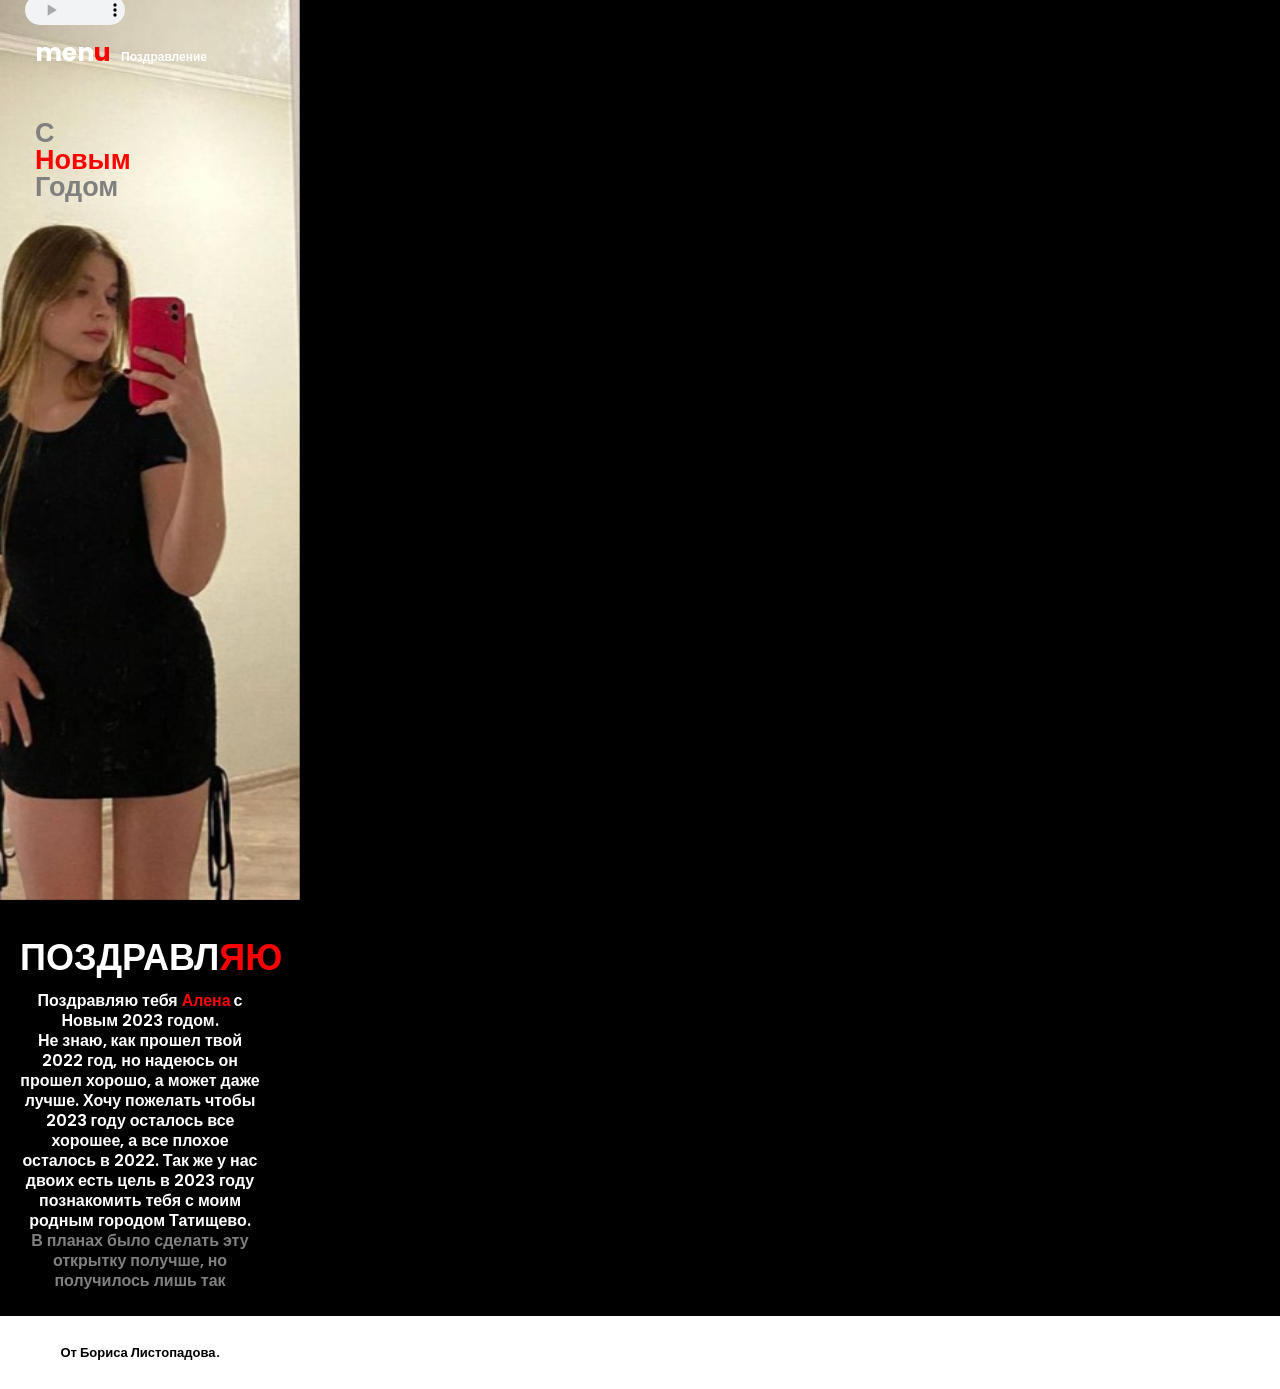
==== commit 80c2f8f9: "Add files via upload" ====
--- a/index.html
+++ b/index.html
@@ -5,7 +5,7 @@
   <meta charset="UTF-8">
   <meta name="viewport" content="width=device-width, initial-scale=1.0">
   <meta http-equiv="X-UA-Compatible" content="ie=edge">
-  <title>С Днем рождения</title>
+  <title>С Новым 2023 годом Аленка</title>
   <link rel="stylesheet" href="css/reset.css">
   <link rel="stylesheet" href="css/slick.css">
   <link rel="stylesheet" href="css/jquery.fancybox.css">
@@ -20,7 +20,7 @@
 <body>
 
   <header class="header">
-    <audio src="BRANYA_-_Nalivajj_bokaly_72971325.mp3" class="audio" controls></audio>
+    <audio src="VESNA305_-_Novyjj_god_71900183.mp3" class="audio" controls></audio>
     <div class="container">
       <div class="header__nav">
         <ul class="header__list">
@@ -32,16 +32,19 @@
 
 
         </ul>
-        <div class="header__title"><br><br> С <br> <span class="red">ДНЕМ <br></span> рождения <br> <br> <br> <br> <br>
+        <div class="header__title"><br><br> С <br> <span class="red">Новым <br></span> Годом <br> <br> <br> <br> <br>
           <span class="red"> <br> <br> <br> <br> <br> </span>
         </div>
       </div>
     </div>
   </header>
+
   <section class="slider">
-    <div class="slider__item" style="background-image: url(images/header1.jpg);"></div>
-    <div class="slider__item" style="background-image: url(images/header-2);"></div>
-
+    <div class="slider__item" style="background-image: url(images/Alena1.jpg);"></div>
+    <div class="slider__item" style="background-image: url(images/Alena2.jpg);"></div>
+    <div class="slider__item" style="background-image: url(images/Alena3.jpg);"></div>
+    <div class="slider__item alenaSlide" style="background-image: url(images/Alena4.jpg);"></div>
+    <div class="slider__item" style="background-image: url(images/Alena5.png);"></div>
   </section>
   <section class="cong">
     <div class="container">
@@ -57,19 +60,12 @@
           ПОЗДРАВЛ<span class="red">ЯЮ</span>
         </div>
         <div class="cong__text">
-          Поздравляю тебя <span class="red">Аня </span> с днем рождения. <br>
-          Будь умна, красива и желанна. <br>
-          Поздравляем тебя, Анна!
-          Жить желаем без забот
-          Каждый день и круглый год.
-
-          Будь отзывчивой и доброй.
-          Молодой, активной, бодрой.
-          Пусть исполнятся мечты.
-          Всех счастливей будешь ты.
-          
-
-
+          Поздравляю тебя <span class="red">Алена </span> с Новым 2023 годом. <br>
+          Не знаю, как прошел твой 2022 год,
+          но надеюсь он прошел хорошо, а может даже лучше.
+          Хочу пожелать чтобы 2023 году осталось все хорошее, а все плохое осталось в 2022.
+          Так же у нас двоих есть цель в 2023 году познакомить тебя с моим родным городом Татищево. <br>
+          <span class="dispGrey">В планах было сделать эту открытку получше, но получилось лишь так</span>
 
         </div>
       </div>
--- a/css/style.css
+++ b/css/style.css
@@ -16,9 +16,18 @@
     font-family: 'Poppins', sans-serif;
 }
 
+.slider{
+    width: 300px;
+}
+
+.dispGrey{
+    color: gray;
+}
+
 .container{
     padding-left: 20px;
     padding-right: 20px;
+    max-width: 240px;
 }
 
 .header{
@@ -44,6 +53,10 @@
     font-size: 12px;
 }
 
+.alenaSlide{
+    width: 250px;
+}
+
 .logo{
     font-size: 25px;
 }
@@ -51,11 +64,13 @@
 .header__title{
     text-align: left;
     font-size: 27px;
-    color: #fff;
+    color: gray;
+    margin-left: 15px;
 }
 
 .slider__item{
     height: 100vh;
+    
     background-repeat: no-repeat;
     background-size: cover;
     background-position: center;
@@ -144,7 +159,7 @@
     width: 100px;
     height: 30px;
     top: -5px;
-    left: -5px;
+    left: 25px;
 }
 
 .about__slider{
@@ -156,7 +171,7 @@
 
 .slick__slider{
     text-align: center;
-    width: 250px;
+    width: 200px;
     margin-left: auto;
     margin-right: auto;
     padding-bottom: 25px;
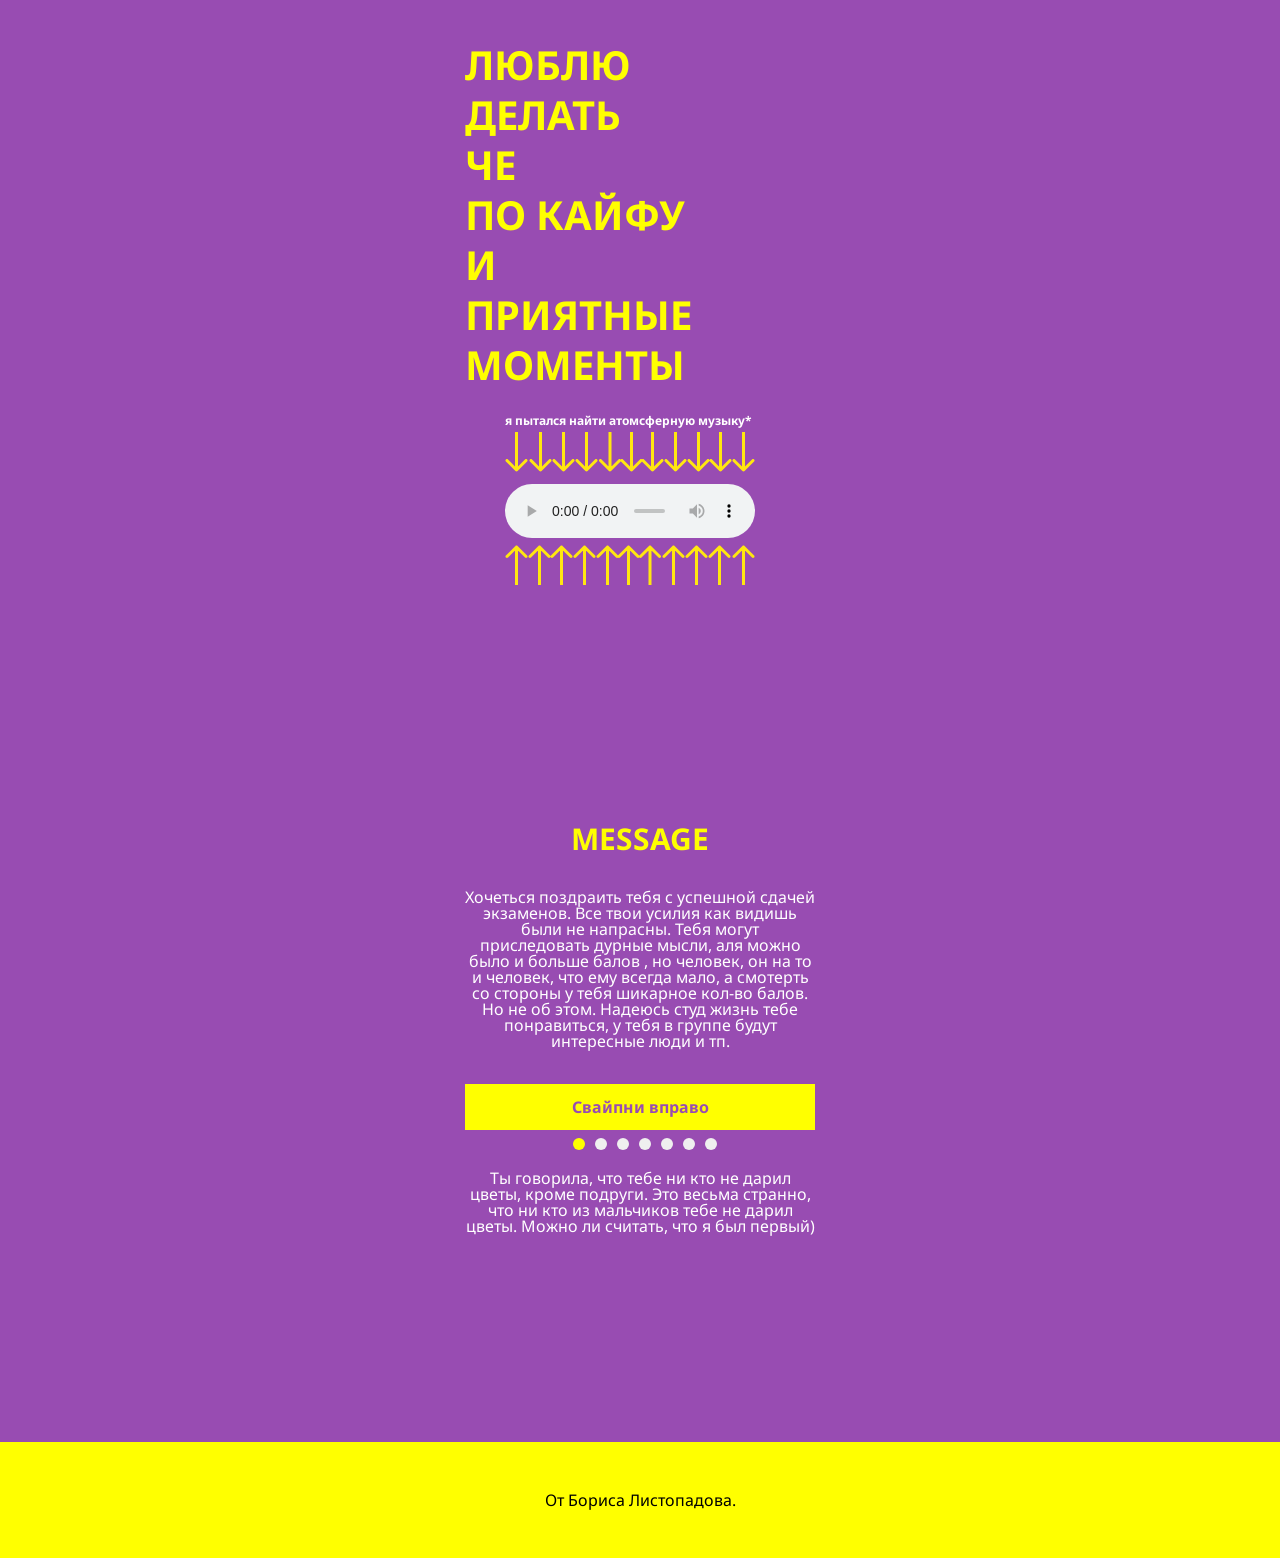
==== commit a91d4bd9: "Add files via upload" ====
--- a/index.html
+++ b/index.html
@@ -1,88 +1,120 @@
 <!DOCTYPE html>
-<html lang="ru">
+<html lang="en">
 
 <head>
   <meta charset="UTF-8">
   <meta name="viewport" content="width=device-width, initial-scale=1.0">
   <meta http-equiv="X-UA-Compatible" content="ie=edge">
-  <title>С Новым 2023 годом Аленка</title>
+  <title>Поздравляю</title>
   <link rel="stylesheet" href="css/reset.css">
   <link rel="stylesheet" href="css/slick.css">
   <link rel="stylesheet" href="css/jquery.fancybox.css">
   <link rel="stylesheet" href="css/style.css">
   <link rel="preconnect" href="https://fonts.googleapis.com">
   <link rel="preconnect" href="https://fonts.gstatic.com" crossorigin>
+  <link rel="preconnect" href="https://fonts.googleapis.com">
+  <link rel="preconnect" href="https://fonts.gstatic.com" crossorigin>
   <link
-    href="https://fonts.googleapis.com/css2?family=Inter:wght@400;500&family=Mulish&family=Playfair+Display:wght@700&family=Poppins:ital,wght@0,400;0,500;0,600;0,700;1,400;1,500;1,600;1,700&display=swap"
+    href="https://fonts.googleapis.com/css2?family=Noto+Sans:ital,wght@0,100;0,400;0,800;0,900;1,100;1,400;1,800;1,900&display=swap"
     rel="stylesheet">
 </head>
 
 <body>
 
+
   <header class="header">
-    <audio src="VESNA305_-_Novyjj_god_71900183.mp3" class="audio" controls></audio>
-    <div class="container">
-      <div class="header__nav">
-        <ul class="header__list">
-          <li class="hedaer__list-item logo"><a href="#">men<span class="red">u</span></a></li>
-          <li class="hedaer__list-item"><a href="#">Поздравление</a></li>
-          <li class="hedaer__list-item"><a href="#"></a></li>
-          <li class="hedaer__list-item"><a href="#"></a></li><br>
+    <div class="countainer">
+      <div class="header__inner">
+        <div class="header__title">
+          ЛЮБЛЮ <br>
+          ДЕЛАТЬ <br>
+
+          ЧЕ <br>
+          ПО КАЙФУ <br>
+          И <br>
+          ПРИЯТНЫЕ <br>
+          МОМЕНТЫ <br>
+        </div>
+        <div class="header__disc">
+          я пытался найти атомсферную музыку*
+        </div>
+
+        <img src="images/Arrow.svg" alt="" class="header__arrow">
 
 
 
-        </ul>
-        <div class="header__title"><br><br> С <br> <span class="red">Новым <br></span> Годом <br> <br> <br> <br> <br>
-          <span class="red"> <br> <br> <br> <br> <br> </span>
-        </div>
+
+        <audio controls class="header__audio">
+          <source src="images/Weston_Estate_-_Sixty_73861730.mp3">
+          Тег audio не поддерживается вашим браузером. <a href="images/Weston_Estate_-_Sixty_73861730.mp3">Скачайте
+            музыку</a>
+        </audio>
+
+        <img src="images/Arrow.svg" alt="" class="header__arrow2">
+
+
+        <iframe class="header__gif" src="https://giphy.com/embed/ka7P8QoXrpm5VX8FrW" width="150" height="150"
+          frameBorder="0" class="giphy-embed" allowFullScreen></iframe>
+
       </div>
+    </div>
     </div>
   </header>
 
-  <section class="slider">
-    <div class="slider__item" style="background-image: url(images/Alena1.jpg);"></div>
-    <div class="slider__item" style="background-image: url(images/Alena2.jpg);"></div>
-    <div class="slider__item" style="background-image: url(images/Alena3.jpg);"></div>
-    <div class="slider__item alenaSlide" style="background-image: url(images/Alena4.jpg);"></div>
-    <div class="slider__item" style="background-image: url(images/Alena5.png);"></div>
-  </section>
-  <section class="cong">
-    <div class="container">
-      <div class="cong__inner">
-        <div class="cong__title"></div>
+  <section class="message">
+    <div class="countainer">
+      <div class="message__inner">
+
+        <div class="message__title">
+          MESSAGE
+        </div>
+
+        <div class="message__disc">
+          Хочеться поздраить тебя с успешной сдачей экзаменов. 
+          Все твои усилия как видишь были не напрасны. 
+          Тебя могут приследовать дурные мысли, аля можно было и больше балов
+          , но человек, он на то и человек, что ему всегда мало, а смотерть со стороны у тебя 
+          шикарное кол-во балов. Но не об этом. Надеюсь студ жизнь тебе понравиться, у тебя в группе будут интересные люди 
+          и тп. 
+        </div>
+
+
+        <div class="massage__slider">
+          <div class="massage__svipe">Свайпни вправо</div>
+          <img src="images/Frame 7.svg" alt="" class="message__slider-item">
+          <img src="images/Frame 6.svg" alt="" class="message__slider-item">
+          <img src="images/Frame 4.svg" alt="" class="message__slider-item">
+          <img src="images/Frame 59.svg" alt="" class="message__slider-item">
+          <img src="images/Frame 3.svg" alt="" class="message__slider-item">
+          <img src="images/Frame 2.png" alt="" class="message__slider-item">
+          
+
+        </div>
+
+        <div class="massage__flower">
+          <div class="massage__flower-disc">
+            Ты говорила, что тебе ни кто не дарил цветы, кроме подруги.
+            Это весьма странно, что ни кто из мальчиков тебе не дарил цветы. 
+            Можно ли считать, что я был первый)
+          </div>
+          <iframe class="massage__flower-gif" src="https://giphy.com/embed/P4wmW0hHeldm8a1X9R" width="480" height="206" frameBorder="0" class="giphy-embed" allowFullScreen></iframe>
+
+        </div>
+
+
+
       </div>
     </div>
   </section>
-  <section class="cong">
-    <div class="container">
-      <div class="cong__inner">
-        <div class="cong__title">
-          ПОЗДРАВЛ<span class="red">ЯЮ</span>
-        </div>
-        <div class="cong__text">
-          Поздравляю тебя <span class="red">Алена </span> с Новым 2023 годом. <br>
-          Не знаю, как прошел твой 2022 год,
-          но надеюсь он прошел хорошо, а может даже лучше.
-          Хочу пожелать чтобы 2023 году осталось все хорошее, а все плохое осталось в 2022.
-          Так же у нас двоих есть цель в 2023 году познакомить тебя с моим родным городом Татищево. <br>
-          <span class="dispGrey">В планах было сделать эту открытку получше, но получилось лишь так</span>
-
-        </div>
-      </div>
-    </div>
-  </section>
-
-
   <footer class="footer">
-    <div class="container">
-      <div class="footer__inner">
-        <div class="footer__text">
-          От Бориса Листопадова.
-        </div>
-
+    <div class="countainer">
+      <div class="footer__disc">
+        От Бориса Листопадова.
       </div>
     </div>
   </footer>
+
+
 
   <script src="https://ajax.googleapis.com/ajax/libs/jquery/3.4.1/jquery.min.js"></script>
   <script src="js/slick.min.js"></script>
--- a/css/style.css
+++ b/css/style.css
@@ -1,190 +1,132 @@
 body{
-    font-family: 'Poppins', sans-serif;
-    background-color: black;
-    color: #fff;
-    font-weight: 700;
+    font-family: 'Noto Sans', sans-serif;
+    background-color: #984CB2;
 }
 
-.red{
-    color: red;
-    font-weight: bold;
-}
-
-a{
-    color: #fff;
-    text-decoration: none;
-    font-family: 'Poppins', sans-serif;
-}
-
-.slider{
-    width: 300px;
-}
-
-.dispGrey{
-    color: gray;
-}
-
-.container{
-    padding-left: 20px;
-    padding-right: 20px;
-    max-width: 240px;
-}
-
-.header{
-    position: absolute;
-    z-index: 10;
-}
-
-.header__nav{
-    padding-top: 40px;
-    text-align: center;
-}
-
-.header__list{
-    text-decoration: none;
-    list-style: none;
-    display: flex;
-    align-items: baseline;
-    margin-left: 15px;
-}
-
-.hedaer__list-item{
-    margin-right: 10px;
-    font-size: 12px;
-}
-
-.alenaSlide{
-    width: 250px;
-}
-
-.logo{
-    font-size: 25px;
-}
-
-.header__title{
-    text-align: left;
-    font-size: 27px;
-    color: gray;
-    margin-left: 15px;
-}
-
-.slider__item{
-    height: 100vh;
-    
-    background-repeat: no-repeat;
-    background-size: cover;
-    background-position: center;
-    z-index: -1;
-}
-
-.her{
-    height: 1000px;
-}
-
-.cong{
-    padding-top: 0px;
-    padding-bottom: 25px;
-}
-
-.cong__title{
-    text-align: center;
-    padding-bottom: 15px;
-    font-size: 36px;
-    font-weight: bold;
-}
-
-.cong__text{
-    text-align: center;
-    font-weight: 600;
-    line-height: 20px;
-}
-
-.grey{
-    color: #847A7A;
-    font-size: 12px;
-    line-height: 15px
-}
-
-.aboutUS{
-    padding-top: 10px;
-}
-
-.aboutUS__title{
-    font-size: 36px;
-    text-align: center;
-}
-
-.aboutUS__text{
-    padding-top: 10px;
-    font-size: 15px;
-    text-align: center;
-    line-height: 15px;
-    padding-bottom: 50px;
-}
-
-.map__title{
-    text-align: center;
-    font-size: 36px;
-    padding-bottom: 20px;
-}
-
-.map__text{
-    text-align: center;
-}
-
-.google{
-    border-radius: 20px;
-    margin-top: 10px;
-    text-align: center;
-    margin-bottom: 30px;
+.countainer{
+    max-width: 350px;
     margin-left: auto;
     margin-right: auto;
 }
 
-.footer{
-    padding-top: 30px;
-    padding-bottom: 30px;
-    background-color: #fff;
-    color: black;
+.header{
+    margin-top: 40px;
 }
 
-.footer__text{
-    text-align: center;
-    font-size: 13px;
+.header__title{
+    color: yellow;
     font-weight: bold;
+    font-size: 40px;
+    line-height: 50px;
 }
 
-.audio{
-    position: absolute;
-    width: 100px;
-    height: 30px;
-    top: -5px;
-    left: 25px;
+.header__disc{
+    color: #fff;
+    font-weight: bold;
+    font-size: 12px;
+    margin-top: 25px;
+    margin-left: 40px;
 }
 
-.about__slider{
+.header__arrow{
+    margin-top: 5px;
+    margin-left: 40px;
+}
+
+.header__arrow2{
+    margin-left: 40px;
+    margin-top: 5px;
+    transform: rotate(180deg)
+    
+}
+
+.header__audio{
+    margin-left: 40px;
+    width: 250px;
+    margin-top: 10px;
+}
+
+.header__gif{
+    margin-left: 100px;
+    border-radius: 20px;
+    margin-top: 15px;
+}
+
+.message__title{
+    margin-top: 70px;
     text-align: center;
-    width: 250px;
-    height: 300px;
+    color: yellow;
+    font-weight: bold;
+    font-size: 30px;
+}
+
+.message__disc{
+    text-align: center;
+    color: #fff;
+    margin-top: 35px;
+    margin-bottom: 35px;
+}
+
+.slick-active button{
+    background-color: yellow;
     border-radius: 20px;
 }
 
-.slick__slider{
-    text-align: center;
-    width: 200px;
-    margin-left: auto;
-    margin-right: auto;
-    padding-bottom: 25px;
+.slick-dots{
+    margin-bottom: 20px;
+    display: flex;
+    align-items: center;
+    justify-content: center;
 }
 
-.slick__slider-text{
-    padding-top: 10px;
-    font-size: 20px;
+.slick-dots li{
+    list-style: none;
 }
 
-.about__footer{
+.slick-dots button{
+    font-size: 0;
+    border-radius: 50%;
+    height: 12px;
+    width: 10px;
+    border: none;
+    margin-left: 10px;
+}
+
+.message__slider-item{
+    border-radius: 20px;
+}
+
+.massage__svipe{
+    background-color: yellow;
+    width: 150px;
+    color: #984CB2;
+    font-weight: bold;
+    padding-top: 15px;
+    padding-bottom: 15px;
     text-align: center;
-    padding-bottom: 15px;
-    margin-top: -10px;
-    color: grey;
+}
+
+.massage__flower{
+    text-align: center;
+}
+
+.massage__flower-disc{
+    text-align: center;
+    width: 350px;
+    color: #fff;
+}
+
+.massage__flower-gif{
+    max-width: 350px;
+}
+
+.footer{
+    background-color: yellow;
+}
+
+.footer__disc{
+    color: black;
+    padding-top: 50px;
+    padding-bottom: 50px;
+    text-align: center;
 }
